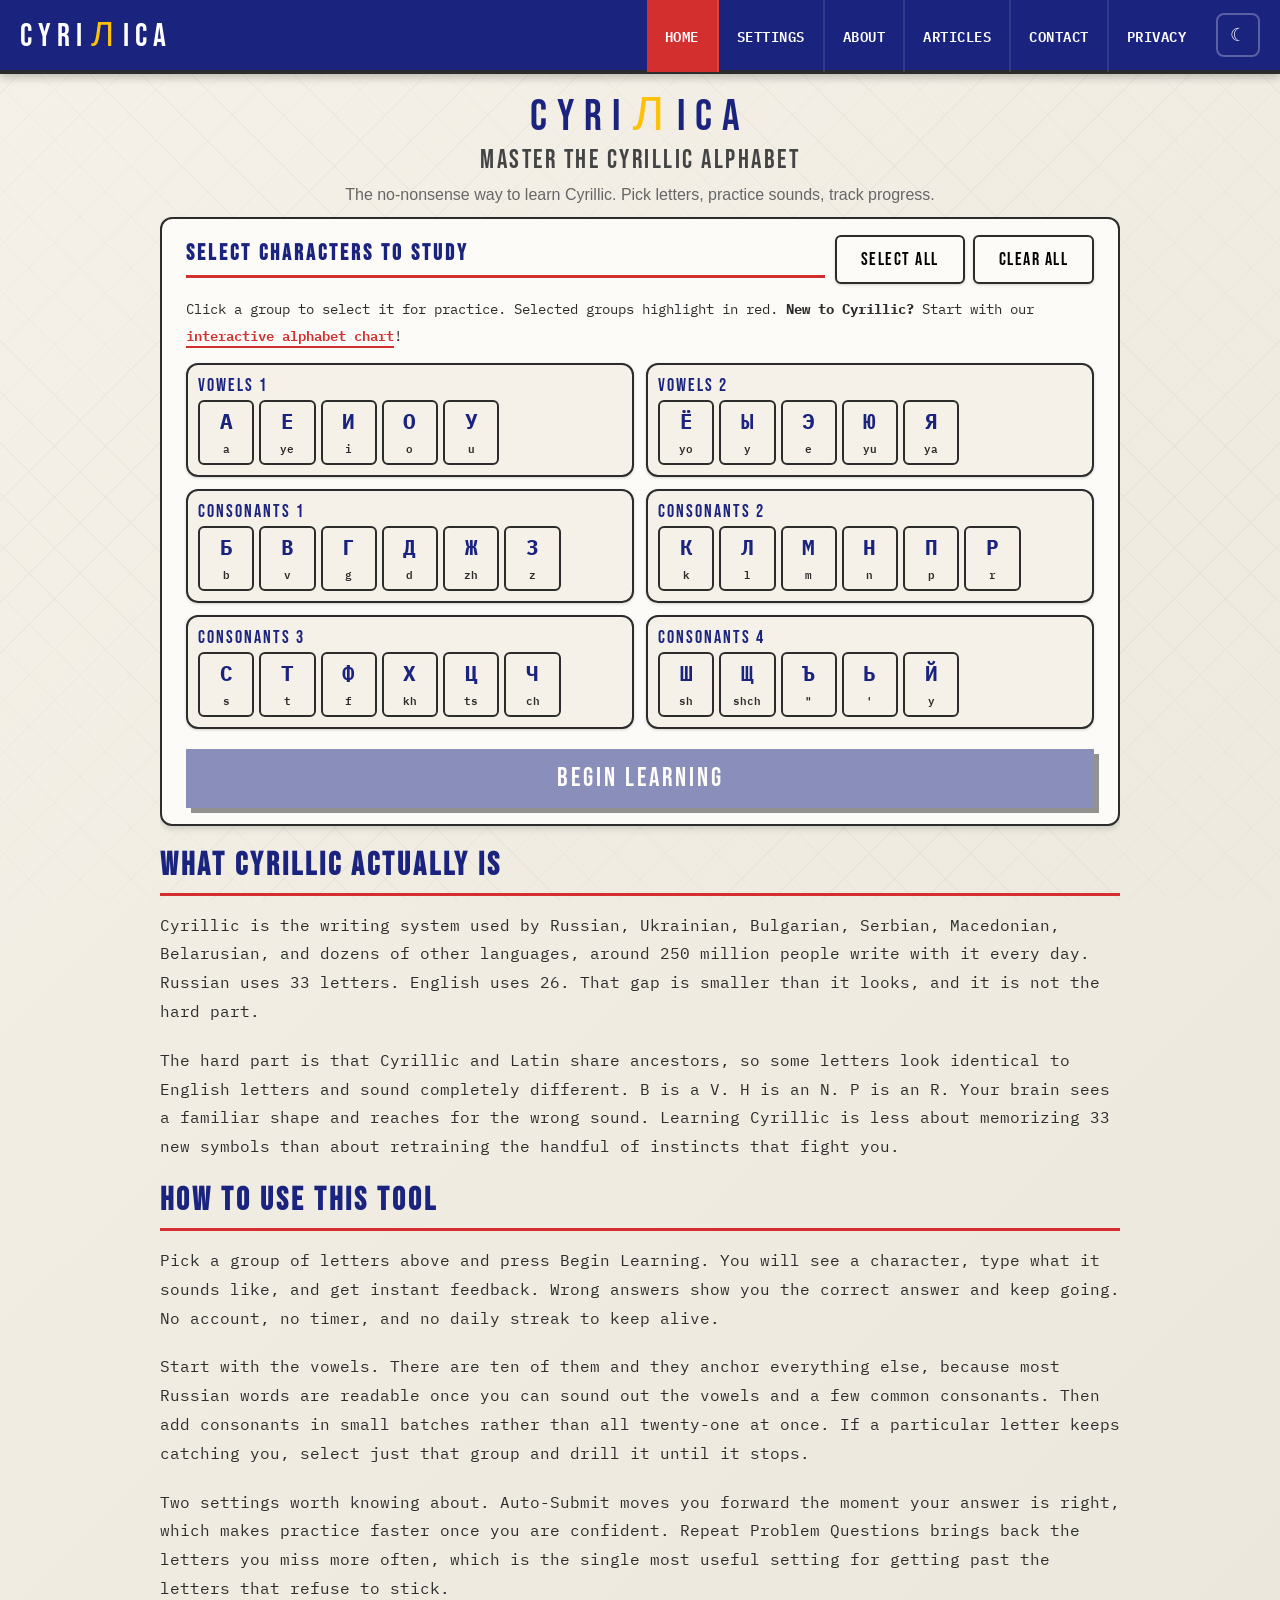
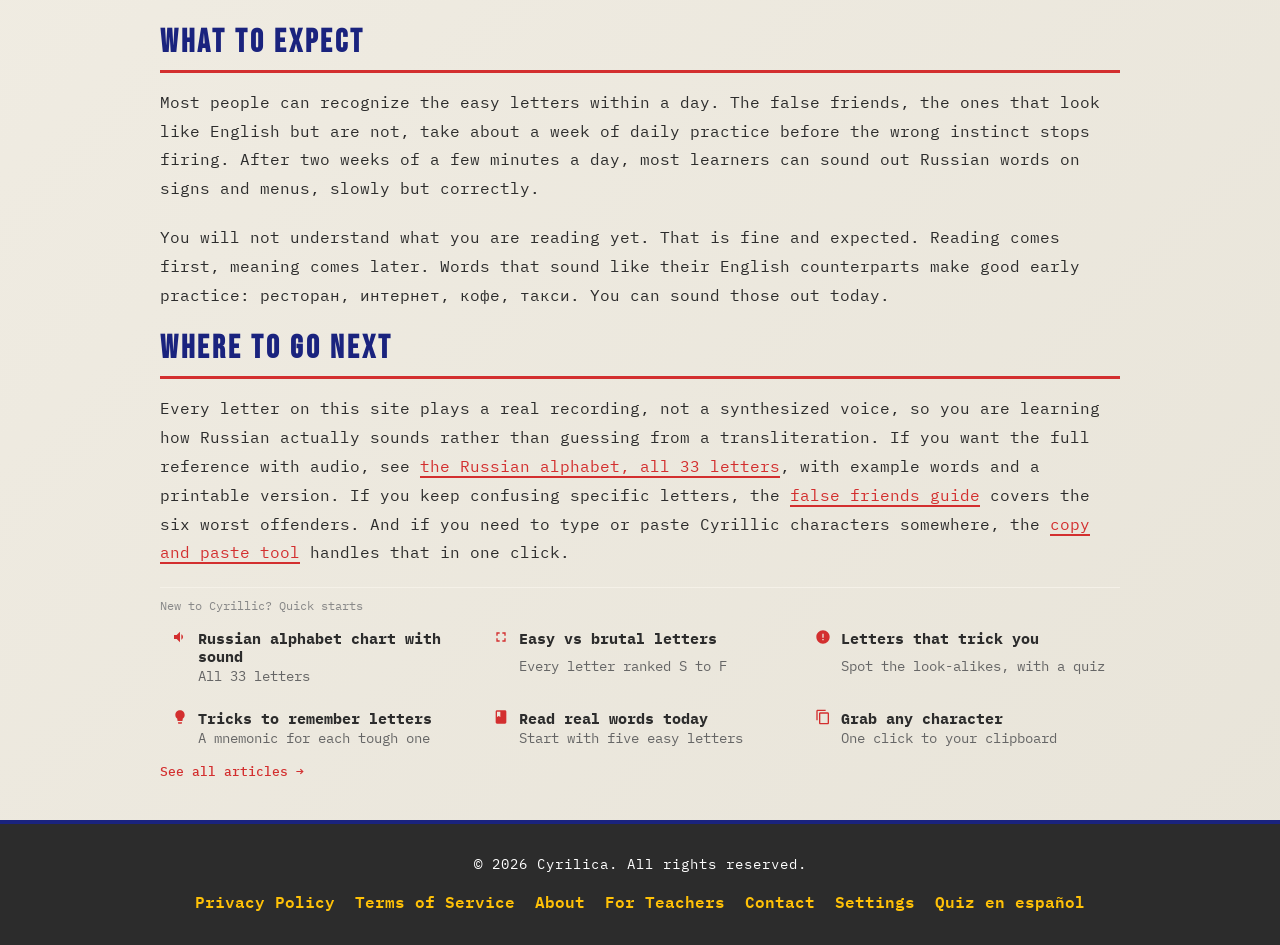
==== index.html @ f1237fc2 "Remove the AdSense tag Journey by Mediavine is exclusive for display ads, so the AdSense script and " ====
<!DOCTYPE html>
<html lang="en">
<head>
    <meta charset="UTF-8">
    <meta name="viewport" content="width=device-width, initial-scale=1.0">
    <title>Learn the Russian Alphabet Free — Cyrillic Tool | Cyrilica</title>

    <!-- SEO Meta Tags -->
    <meta name="description" content="Free interactive tool to learn the Russian alphabet. Practice all 33 Cyrillic letters with instant feedback, pronunciation audio, and progress tracking. No signup required.">
    <meta name="keywords" content="learn Cyrillic, Cyrillic alphabet, Russian alphabet, learn Russian letters, Cyrillic study, Ukrainian alphabet, Bulgarian alphabet, Serbian alphabet, learn Cyrillic online, free Cyrillic learning">
    <meta name="author" content="Cyrilica">
    <meta name="robots" content="index, follow">
    <link rel="canonical" href="https://cyrilica.com">
    <script>(function(){var c=document.querySelector('link[rel="canonical"]');if(c)c.href='https://cyrilica.com'+window.location.pathname.replace(/\/$/,'');})()</script>

    <!-- Open Graph / Facebook -->
    <meta property="og:type" content="website">
    <meta property="og:url" content="https://cyrilica.com/">
    <meta property="og:title" content="Learn the Russian Alphabet Free — Cyrillic Tool | Cyrilica">
    <meta property="og:description" content="Free interactive tool to learn the Russian alphabet. Practice all 33 Cyrillic letters with instant feedback, pronunciation audio, and progress tracking. No signup required.">
    <meta property="og:image" content="https://cyrilica.com/og-image.png">
    
    <!-- Twitter -->
    <meta property="twitter:card" content="summary_large_image">
    <meta property="twitter:url" content="https://cyrilica.com/">
    <meta property="twitter:title" content="Learn the Russian Alphabet Free — Cyrillic Tool | Cyrilica">
    <meta property="twitter:description" content="Free interactive tool to learn the Russian alphabet. Practice all 33 Cyrillic letters with instant feedback, pronunciation audio, and progress tracking. No signup required.">
    <meta property="twitter:image" content="https://cyrilica.com/og-image.png">
    
    <!-- Favicons -->
    <link rel="icon" type="image/svg+xml" href="/favicon.svg">
    <link rel="icon" type="image/x-icon" href="/favicon.ico">
    <link rel="icon" type="image/png" sizes="16x16" href="/favicon-16.png">
    <link rel="icon" type="image/png" sizes="32x32" href="/favicon-32.png">
    <link rel="icon" type="image/png" sizes="48x48" href="/favicon-48.png">
    <link rel="icon" type="image/png" sizes="192x192" href="/favicon-192.png">
    <link rel="apple-touch-icon" sizes="180x180" href="/favicon-180.png">
    <link rel="manifest" href="/site.webmanifest">

    <!-- Google tag (gtag.js) -->
    <script async src="https://www.googletagmanager.com/gtag/js?id=G-WZ9MYG6HGE"></script>
    <script>
        window.dataLayer = window.dataLayer || [];
        function gtag(){dataLayer.push(arguments);}
        gtag('js', new Date());
        gtag('config', 'G-WZ9MYG6HGE');
    </script>
    
    <link rel="preconnect" href="https://fonts.googleapis.com">
    <link rel="preconnect" href="https://fonts.gstatic.com" crossorigin>
    <link href="https://fonts.googleapis.com/css2?family=Bebas+Neue&family=IBM+Plex+Mono:wght@400;600&family=Merriweather:wght@300&display=swap" rel="stylesheet">
    <link rel="stylesheet" href="/css/styles.css">

    <!-- WebSite Schema for Sitelinks Search Box -->
    <script type="application/ld+json">
    {
        "@context": "https://schema.org",
        "@type": "WebSite",
        "name": "CyriЛica",
        "alternateName": "Cyrilica",
        "url": "https://cyrilica.com",
        "description": "Learn the Cyrillic alphabet interactively",
        "inLanguage": "en"
    }
    </script>

    <!-- Organization Schema -->
    <script type="application/ld+json">
    {
        "@context": "https://schema.org",
        "@type": "Organization",
        "name": "CyriЛica",
        "url": "https://cyrilica.com",
        "logo": "https://cyrilica.com/favicon.svg",
        "sameAs": [
            "https://github.com/malcolm15/cyrillic-learner"
        ],
        "contactPoint": {
            "@type": "ContactPoint",
            "email": "hello@cyrilica.com",
            "contactType": "customer support"
        }
    }
    </script>

    <!-- Font Awesome for social icons -->
    <link rel="stylesheet" href="https://cdnjs.cloudflare.com/ajax/libs/font-awesome/6.5.1/css/all.min.css" integrity="sha512-DTOQO9RWCH3ppGqcWaEA1BIZOC6xxalwEsw9c2QQeAIftl+Vegovlnee1c9QX4TctnWMn13TZye+giMm8e2LwA==" crossorigin="anonymous" referrerpolicy="no-referrer" media="print" onload="this.media='all'" />
</head>
<body>
    <script>
    // Theme, applied before any content is laid out, so a saved dark preference
    // never shows a flash of the light theme. This has to stay the first element
    // inside the opening body tag: document.body already exists at this point and
    // nothing has painted yet. Keep that tag spelled only once in this file,
    // because scripts/pre-render.js asserts exactly one occurrence of it.
    //
    // FOLLOW_SYSTEM_THEME decides what a visitor with no saved preference gets.
    // false is the behaviour the site has always had: no preference means light.
    // true hands the decision to the operating system setting. js/core.js reads
    // this same flag, so it is defined in exactly one place.
    window.FOLLOW_SYSTEM_THEME = false;
    (function () {
        try {
            var saved = localStorage.getItem('darkMode');
            var dark = saved === null
                ? (window.FOLLOW_SYSTEM_THEME &&
                   window.matchMedia('(prefers-color-scheme: dark)').matches)
                : saved === 'true';
            if (dark) document.body.classList.add('dark-mode');
        } catch (e) {
            // Storage blocked (private browsing): fall through to the light theme.
        }
        // The body element's style was already resolved as light before this ran,
        // so adding the class here would animate the 0.3s colour transition and
        // the page would visibly fade in from the light theme on every cold load.
        // Suppress transitions until the first frame has been painted.
        document.body.classList.add('theme-booting');
        requestAnimationFrame(function () {
            requestAnimationFrame(function () {
                document.body.classList.remove('theme-booting');
            });
        });
    })();
    // Spanish-first browsers see the homepage's "Practicar en español" link. It
    // is in the HTML for everyone and hidden by css/styles.css until this class
    // is on <html>, which happens here, before anything is laid out, so showing
    // it never shifts the page. Only the PRIMARY language counts: a secondary
    // Spanish preference does not. Nothing redirects. This script is part of
    // the template, so every emitted page carries it too, where it is harmless:
    // html.lang-es is used only by the .lang-suggest rule, and only the
    // homepage has that element. It sits after the theme script on purpose,
    // outside the part scripts/pre-render.js requires 404.html to match.
    (function () {
        try {
            var langs = navigator.languages;
            var primary = (langs && langs.length ? langs[0] : navigator.language) || '';
            if (/^es(-|$)/i.test(primary)) document.documentElement.classList.add('lang-es');
        } catch (e) {
            // No navigator language: the link simply stays hidden.
        }
    })();
    </script>
    <!-- Navigation -->
    <nav>
        <div class="nav-container">
            <a href="/" class="nav-logo notranslate" translate="no" onclick="navTo(event, 'home', null)">CYRI<span class="letter-l" lang="ru" onclick="if(!event.metaKey&&!event.ctrlKey&&!event.shiftKey) burstConfetti(event, this)">Л<span class="confetti-burst"></span></span>ICA</a>
            <ul class="nav-links" id="nav-links">
                <li><a href="/" class="active" onclick="navTo(event, 'home', null)">Home</a></li>
                <li><a href="/settings" onclick="navTo(event, 'settings', null)">Settings</a></li>
                <li><a href="/about" onclick="navTo(event, 'about', null)">About</a></li>
                <li><a href="/articles" onclick="navTo(event, 'articles', null)">Articles</a></li>
                <li><a href="/contact" onclick="navTo(event, 'contact', null)">Contact</a></li>
                <li><a href="/privacy" onclick="navTo(event, 'privacy', null)">Privacy</a></li>
            </ul>
            <button class="theme-toggle" id="theme-toggle" type="button" onclick="toggleTheme()" aria-label="Switch to the dark theme" aria-pressed="false"><span class="theme-toggle-icon" aria-hidden="true">☾</span></button>
            <button class="menu-toggle" type="button" onclick="toggleMenu()" aria-label="Menu" aria-controls="nav-links" aria-expanded="false">☰</button>
        </div>
    </nav>

        <div class="main-content">
            <div class="container">
                <!-- HOME PAGE -->
                <div id="home-page" class="page-content active">
                    <header>
                        <h1 class="sr-only">Learn the Russian &amp; Cyrillic Alphabet Free</h1>
                        <div class="logo-display notranslate" translate="no">CYRI<span class="letter-l" lang="ru" onclick="burstConfetti(event, this)">Л<span class="confetti-burst"></span></span>ICA</div>
                        <div class="subtitle">MASTER THE CYRILLIC ALPHABET</div>
                        <p class="site-description">The no-nonsense way to learn Cyrillic. Pick letters, practice sounds, track progress.</p>
                        <p class="lang-suggest"><a href="/es" hreflang="es" lang="es">Practicar en español</a></p>
                    </header>

                    <!-- Combined Character Reference & Selection -->
                    <div class="card char-reference">
                        <div class="selection-header">
                            <h2>Select Characters to Study</h2>
                            <div class="selection-controls">
                                <button class="btn btn-control" onclick="selectAllGroups()">Select All</button>
                                <button class="btn btn-control" onclick="clearAllGroups()">Clear All</button>
                            </div>
                        </div>
                        <p class="content-text" style="margin-bottom: 14px; font-size: 0.9rem;">Click a group to select it for practice. Selected groups highlight in red. <strong>New to Cyrillic?</strong> Start with our <a href="/articles/russian-alphabet-chart" onclick="navToArticle(event, 'russian-alphabet-chart')" class="reference-link">interactive alphabet chart</a>!</p>
                        <div id="reference-container">
                            <div class="reference-section" data-group="vowels_1">
                                <div class="section-title">Vowels 1</div>
                                <div class="reference-grid notranslate" translate="no">
                                    <div class="char-ref-item"><span class="char-ref-cyrillic">А</span><span class="char-ref-roman">a</span></div>
                                    <div class="char-ref-item"><span class="char-ref-cyrillic">Е</span><span class="char-ref-roman">ye</span></div>
                                    <div class="char-ref-item"><span class="char-ref-cyrillic">И</span><span class="char-ref-roman">i</span></div>
                                    <div class="char-ref-item"><span class="char-ref-cyrillic">О</span><span class="char-ref-roman">o</span></div>
                                    <div class="char-ref-item"><span class="char-ref-cyrillic">У</span><span class="char-ref-roman">u</span></div>
                                </div>
                            </div>
                            <div class="reference-section" data-group="vowels_2">
                                <div class="section-title">Vowels 2</div>
                                <div class="reference-grid notranslate" translate="no">
                                    <div class="char-ref-item"><span class="char-ref-cyrillic">Ё</span><span class="char-ref-roman">yo</span></div>
                                    <div class="char-ref-item"><span class="char-ref-cyrillic">Ы</span><span class="char-ref-roman">y</span></div>
                                    <div class="char-ref-item"><span class="char-ref-cyrillic">Э</span><span class="char-ref-roman">e</span></div>
                                    <div class="char-ref-item"><span class="char-ref-cyrillic">Ю</span><span class="char-ref-roman">yu</span></div>
                                    <div class="char-ref-item"><span class="char-ref-cyrillic">Я</span><span class="char-ref-roman">ya</span></div>
                                </div>
                            </div>
                            <div class="reference-section" data-group="consonants_1">
                                <div class="section-title">Consonants 1</div>
                                <div class="reference-grid notranslate" translate="no">
                                    <div class="char-ref-item"><span class="char-ref-cyrillic">Б</span><span class="char-ref-roman">b</span></div>
                                    <div class="char-ref-item"><span class="char-ref-cyrillic">В</span><span class="char-ref-roman">v</span></div>
                                    <div class="char-ref-item"><span class="char-ref-cyrillic">Г</span><span class="char-ref-roman">g</span></div>
                                    <div class="char-ref-item"><span class="char-ref-cyrillic">Д</span><span class="char-ref-roman">d</span></div>
                                    <div class="char-ref-item"><span class="char-ref-cyrillic">Ж</span><span class="char-ref-roman">zh</span></div>
                                    <div class="char-ref-item"><span class="char-ref-cyrillic">З</span><span class="char-ref-roman">z</span></div>
                                </div>
                            </div>
                            <div class="reference-section" data-group="consonants_2">
                                <div class="section-title">Consonants 2</div>
                                <div class="reference-grid notranslate" translate="no">
                                    <div class="char-ref-item"><span class="char-ref-cyrillic">К</span><span class="char-ref-roman">k</span></div>
                                    <div class="char-ref-item"><span class="char-ref-cyrillic">Л</span><span class="char-ref-roman">l</span></div>
                                    <div class="char-ref-item"><span class="char-ref-cyrillic">М</span><span class="char-ref-roman">m</span></div>
                                    <div class="char-ref-item"><span class="char-ref-cyrillic">Н</span><span class="char-ref-roman">n</span></div>
                                    <div class="char-ref-item"><span class="char-ref-cyrillic">П</span><span class="char-ref-roman">p</span></div>
                                    <div class="char-ref-item"><span class="char-ref-cyrillic">Р</span><span class="char-ref-roman">r</span></div>
                                </div>
                            </div>
                            <div class="reference-section" data-group="consonants_3">
                                <div class="section-title">Consonants 3</div>
                                <div class="reference-grid notranslate" translate="no">
                                    <div class="char-ref-item"><span class="char-ref-cyrillic">С</span><span class="char-ref-roman">s</span></div>
                                    <div class="char-ref-item"><span class="char-ref-cyrillic">Т</span><span class="char-ref-roman">t</span></div>
                                    <div class="char-ref-item"><span class="char-ref-cyrillic">Ф</span><span class="char-ref-roman">f</span></div>
                                    <div class="char-ref-item"><span class="char-ref-cyrillic">Х</span><span class="char-ref-roman">kh</span></div>
                                    <div class="char-ref-item"><span class="char-ref-cyrillic">Ц</span><span class="char-ref-roman">ts</span></div>
                                    <div class="char-ref-item"><span class="char-ref-cyrillic">Ч</span><span class="char-ref-roman">ch</span></div>
                                </div>
                            </div>
                            <div class="reference-section" data-group="consonants_4">
                                <div class="section-title">Consonants 4</div>
                                <div class="reference-grid notranslate" translate="no">
                                    <div class="char-ref-item"><span class="char-ref-cyrillic">Ш</span><span class="char-ref-roman">sh</span></div>
                                    <div class="char-ref-item"><span class="char-ref-cyrillic">Щ</span><span class="char-ref-roman">shch</span></div>
                                    <div class="char-ref-item"><span class="char-ref-cyrillic">Ъ</span><span class="char-ref-roman">"</span></div>
                                    <div class="char-ref-item"><span class="char-ref-cyrillic">Ь</span><span class="char-ref-roman">'</span></div>
                                    <div class="char-ref-item"><span class="char-ref-cyrillic">Й</span><span class="char-ref-roman">y</span></div>
                                </div>
                            </div>
                        </div>
                        <button class="start-btn" id="start-btn" disabled>Begin Learning</button>
                    </div>

                    <div id="quiz-container">
                        <div class="card">
                            <div class="quiz-header">
                                <div class="score" id="score">Score: 0/0</div>
                                <div class="progress" id="progress">Question 1</div>
                            </div>

                            <div class="character-display">
                                <span class="cyrillic-char notranslate" id="current-char" translate="no">А</span>
                                <span class="cyrillic-char cyrillic-char-lowercase notranslate" id="current-char-lower" translate="no" style="display: none;">а</span>
                                <button class="audio-btn" id="audio-btn" style="display: none;" title="Hear pronunciation" aria-label="Hear pronunciation">🔊</button>
                            </div>

                            <div class="input-section">
                                <label for="answer-input" class="sr-only">Type this letter in Latin letters</label>
                                <div class="input-wrapper">
                                    <input 
                                        type="text" 
                                        id="answer-input" 
                                        placeholder="Type romanization..."
                                        autocomplete="off"
                                        autocorrect="off"
                                        autocapitalize="none"
                                        spellcheck="false"
                                    />
                                    <button class="btn btn-submit" id="submit-btn" onclick="checkAnswer()">Submit</button>
                                </div>
                                <div class="feedback" id="feedback" aria-live="polite"></div>
                            </div>

                            <div class="action-buttons">
                                <button class="btn" id="skip-btn">Skip</button>
                                <button class="btn" id="reset-btn">Reset</button>
                                <button class="btn" id="home-btn">Home</button>
                                <button class="btn btn-settings" id="settings-btn" onclick="showPage('settings')">⚙️ Settings</button>
                            </div>

                            <div class="stats">
                                <div class="stat-item">
                                    <span class="stat-value" id="correct-count">0</span>
                                    <span class="stat-label">Correct</span>
                                </div>
                                <div class="stat-item">
                                    <span class="stat-value" id="incorrect-count">0</span>
                                    <span class="stat-label">Incorrect</span>
                                </div>
                                <div class="stat-item">
                                    <span class="stat-value" id="streak-count">0</span>
                                    <span class="stat-label">Streak</span>
                                </div>
                            </div>
                        </div>
                    </div>

                    <!-- Homepage orientation prose -->
                    <h2>What Cyrillic actually is</h2>

                    <div class="content-text">
                        <p>Cyrillic is the writing system used by Russian, Ukrainian, Bulgarian, Serbian, Macedonian, Belarusian, and dozens of other languages, around 250 million people write with it every day. Russian uses 33 letters. English uses 26. That gap is smaller than it looks, and it is not the hard part.</p>
                    </div>

                    <div class="content-text">
                        <p>The hard part is that Cyrillic and Latin share ancestors, so some letters look identical to English letters and sound completely different. В is a V. Н is an N. Р is an R. Your brain sees a familiar shape and reaches for the wrong sound. Learning Cyrillic is less about memorizing 33 new symbols than about retraining the handful of instincts that fight you.</p>
                    </div>

                    <h2>How to use this tool</h2>

                    <div class="content-text">
                        <p>Pick a group of letters above and press Begin Learning. You will see a character, type what it sounds like, and get instant feedback. Wrong answers show you the correct answer and keep going. No account, no timer, and no daily streak to keep alive.</p>
                    </div>

                    <div class="content-text">
                        <p>Start with the vowels. There are ten of them and they anchor everything else, because most Russian words are readable once you can sound out the vowels and a few common consonants. Then add consonants in small batches rather than all twenty-one at once. If a particular letter keeps catching you, select just that group and drill it until it stops.</p>
                    </div>

                    <div class="content-text">
                        <p>Two settings worth knowing about. Auto-Submit moves you forward the moment your answer is right, which makes practice faster once you are confident. Repeat Problem Questions brings back the letters you miss more often, which is the single most useful setting for getting past the letters that refuse to stick.</p>
                    </div>

                    <h2>What to expect</h2>

                    <div class="content-text">
                        <p>Most people can recognize the easy letters within a day. The false friends, the ones that look like English but are not, take about a week of daily practice before the wrong instinct stops firing. After two weeks of a few minutes a day, most learners can sound out Russian words on signs and menus, slowly but correctly.</p>
                    </div>

                    <div class="content-text">
                        <p>You will not understand what you are reading yet. That is fine and expected. Reading comes first, meaning comes later. Words that sound like their English counterparts make good early practice: ресторан, интернет, кофе, такси. You can sound those out today.</p>
                    </div>

                    <h2>Where to go next</h2>

                    <div class="content-text">
                        <p>Every letter on this site plays a real recording, not a synthesized voice, so you are learning how Russian actually sounds rather than guessing from a transliteration. If you want the full reference with audio, see <a href="/articles/russian-alphabet-chart" onclick="navToArticle(event, 'russian-alphabet-chart')">the Russian alphabet, all 33 letters</a>, with example words and a printable version. If you keep confusing specific letters, the <a href="/articles/false-friends" onclick="navToArticle(event, 'false-friends')">false friends guide</a> covers the six worst offenders. And if you need to type or paste Cyrillic characters somewhere, the <a href="/articles/cyrillic-copy-paste" onclick="navToArticle(event, 'cyrillic-copy-paste')">copy and paste tool</a> handles that in one click.</p>
                    </div>

                    <!-- Quick-start strip -->
                    <div class="quick-start-strip">
                        <p class="quick-start-label">New to Cyrillic? Quick starts</p>
                        <div class="quick-start-grid">
                            <a class="quick-start-item" href="/articles/russian-alphabet-chart" onclick="navToArticle(event, 'russian-alphabet-chart')">
                                <svg class="quick-start-icon" viewBox="0 0 24 24" fill="currentColor" aria-hidden="true"><path d="M3 9v6h4l5 5V4L7 9H3zm13.5 3c0-1.77-1.02-3.29-2.5-4.03v8.05c1.48-.73 2.5-2.25 2.5-4.02z"/></svg>
                                <span class="quick-start-name">Russian alphabet chart with sound</span>
                                <span class="quick-start-payoff">All 33 letters</span>
                            </a>
                            <a class="quick-start-item" href="/articles/cyrillic-tier-list" onclick="navToArticle(event, 'cyrillic-tier-list')">
                                <svg class="quick-start-icon" viewBox="0 0 24 24" fill="currentColor" aria-hidden="true"><path d="M7 14H5v5h5v-2H7v-3zm-2-4h2V7h3V5H5v5zm12 7h-3v2h5v-5h-2v3zM14 5v2h3v3h2V5h-5z"/></svg>
                                <span class="quick-start-name">Easy vs brutal letters</span>
                                <span class="quick-start-payoff">Every letter ranked S to F</span>
                            </a>
                            <a class="quick-start-item" href="/articles/false-friends" onclick="navToArticle(event, 'false-friends')">
                                <svg class="quick-start-icon" viewBox="0 0 24 24" fill="currentColor" aria-hidden="true"><path d="M12 2C6.48 2 2 6.48 2 12s4.48 10 10 10 10-4.48 10-10S17.52 2 12 2zm1 15h-2v-2h2v2zm0-4h-2V7h2v6z"/></svg>
                                <span class="quick-start-name">Letters that trick you</span>
                                <span class="quick-start-payoff">Spot the look-alikes, with a quiz</span>
                            </a>
                            <a class="quick-start-item" href="/articles/memory-tricks" onclick="navToArticle(event, 'memory-tricks')">
                                <svg class="quick-start-icon" viewBox="0 0 24 24" fill="currentColor" aria-hidden="true"><path d="M9 21c0 .55.45 1 1 1h4c.55 0 1-.45 1-1v-1H9v1zm3-19C8.14 2 5 5.14 5 9c0 2.38 1.19 4.47 3 5.74V17c0 .55.45 1 1 1h6c.55 0 1-.45 1-1v-2.26c1.81-1.27 3-3.36 3-5.74 0-3.86-3.14-7-7-7z"/></svg>
                                <span class="quick-start-name">Tricks to remember letters</span>
                                <span class="quick-start-payoff">A mnemonic for each tough one</span>
                            </a>
                            <a class="quick-start-item" href="/articles/easy-russian-words" onclick="navToArticle(event, 'easy-russian-words')">
                                <svg class="quick-start-icon" viewBox="0 0 24 24" fill="currentColor" aria-hidden="true"><path d="M18 2H6c-1.1 0-2 .9-2 2v16c0 1.1.9 2 2 2h12c1.1 0 2-.9 2-2V4c0-1.1-.9-2-2-2zM6 4h5v8l-2.5-1.5L6 12V4z"/></svg>
                                <span class="quick-start-name">Read real words today</span>
                                <span class="quick-start-payoff">Start with five easy letters</span>
                            </a>
                            <a class="quick-start-item" href="/articles/cyrillic-copy-paste" onclick="navToArticle(event, 'cyrillic-copy-paste')">
                                <svg class="quick-start-icon" viewBox="0 0 24 24" fill="currentColor" aria-hidden="true"><path d="M16 1H4c-1.1 0-2 .9-2 2v14h2V3h12V1zm3 4H8c-1.1 0-2 .9-2 2v14c0 1.1.9 2 2 2h11c1.1 0 2-.9 2-2V7c0-1.1-.9-2-2-2zm0 16H8V7h11v14z"/></svg>
                                <span class="quick-start-name">Grab any character</span>
                                <span class="quick-start-payoff">One click to your clipboard</span>
                            </a>
                        </div>
                        <a href="/articles" class="quick-start-all" onclick="navTo(event, 'articles', null)">See all articles →</a>
                    </div>
                </div>

                <!-- ARTICLES PAGE -->
                <div id="articles-page" class="page-content">
                    <!-- Articles Index -->
                    <div id="articles-index" class="articles-view active">
                        <div class="card">
                            <h2>Articles</h2>
                            <p class="content-text" style="margin-bottom: 30px;">Learn more about the Cyrillic alphabet, tips for memorization, and language learning strategies.</p>
                            
                            <div class="articles-list">
                                <!-- Category 1: Getting Started -->
                                <div class="article-category">
                                    <div class="article-category-header">
                                        
                                        <span>Getting Started</span>
                                    </div>
                                    <div class="article-category-desc">For complete beginners - your learning foundation</div>
                                    
                                    <a class="article-item" href="/articles/getting-started" onclick="navTo(event, null, 'getting-started')">
                                        <div class="article-item-content">
                                            <h3>Getting Started with Cyrillic</h3>
                                            <p>A beginner's guide to learning the Cyrillic alphabet efficiently.</p>
                                        </div>
                                    </a>

                                    <a class="article-item" href="/articles/common-mistakes" onclick="navTo(event, null, 'common-mistakes')">
                                        <div class="article-item-content">
                                            <h3>5 Common Mistakes When Learning Cyrillic</h3>
                                            <p>Avoid these pitfalls and accelerate your learning journey.</p>
                                        </div>
                                    </a>

                                    <a class="article-item" href="/articles/memory-tricks" onclick="navTo(event, null, 'memory-tricks')">
                                        <div class="article-item-content">
                                            <h3>Memory Tricks for Confusing Letters</h3>
                                            <p>Never confuse Н, Р, В, and other tricky characters again.</p>
                                        </div>
                                    </a>

                                    <a class="article-item" href="/articles/cyrillic-tier-list" onclick="navTo(event, null, 'cyrillic-tier-list')">
                                        <div class="article-item-content">
                                            <h3>Cyrillic Alphabet Tier List: Ranking Letters by Difficulty</h3>
                                            <p>From S-tier (easy) to F-tier (nightmare) - every letter ranked for learners.</p>
                                        </div>
                                    </a>

                                    <a class="article-item" href="/articles/false-friends" onclick="navTo(event, null, 'false-friends')">
                                        <div class="article-item-content">
                                            <h3>False Friends: Cyrillic Letters That Fool English Speakers</h3>
                                            <p>Master the six letters that look familiar but sound completely different.</p>
                                        </div>
                                    </a>

                                    <a class="article-item" href="/articles/first-25-words" onclick="navTo(event, null, 'first-25-words')">
                                        <div class="article-item-content">
                                            <h3>Reading Practice: Your First 25 Russian Words</h3>
                                            <p>Start reading real Russian words using what you've learned.</p>
                                        </div>
                                    </a>

                                    <a class="article-item" href="/articles/easy-russian-words" onclick="navTo(event, null, 'easy-russian-words')">
                                        <div class="article-item-content">
                                            <h3>Common Russian Words Using Only Easy Letters</h3>
                                            <p>Read real Russian words today using just 5-9 simple letters.</p>
                                        </div>
                                    </a>
                                </div>
                                
                                <!-- Category 2: Alphabet Variants -->
                                <div class="article-category">
                                    <div class="article-category-header">
                                        
                                        <span>Alphabet Variants</span>
                                    </div>
                                    <div class="article-category-desc">Exploring Cyrillic across different languages</div>
                                    
                                    <a class="article-item" href="/articles/ukrainian-alphabet" onclick="navTo(event, null, 'ukrainian-alphabet')">
                                        <div class="article-item-content">
                                            <h3>Ukrainian Cyrillic: The Alphabet That Sets Ukrainian Apart</h3>
                                            <p>The 4 Ukrainian letters Russian doesn't have (Ґ, Є, І, Ї) and how they work.</p>
                                        </div>
                                    </a>

                                    <a class="article-item" href="/articles/serbian-cyrillic-vs-latin" onclick="navTo(event, null, 'serbian-cyrillic-vs-latin')">
                                        <div class="article-item-content">
                                            <h3>Serbian: Cyrillic vs Latin Scripts</h3>
                                            <p>Understanding Serbia's dual-alphabet system.</p>
                                        </div>
                                    </a>

                                    <a class="article-item" href="/articles/belarusian-alphabet" onclick="navTo(event, null, 'belarusian-alphabet')">
                                        <div class="article-item-content">
                                            <h3>Belarusian Alphabet Guide: 32 Letters of Eastern Europe</h3>
                                            <p>Discover the unique Ў letter and Belarus's distinct Cyrillic system.</p>
                                        </div>
                                    </a>

                                    <a class="article-item" href="/articles/bulgarian-alphabet" onclick="navTo(event, null, 'bulgarian-alphabet')">
                                        <div class="article-item-content">
                                            <h3>Bulgarian Alphabet: The Cyrillic That Started It All</h3>
                                            <p>30 letters, a vowel that Russian treats as silent, and the script's true birthplace.</p>
                                        </div>
                                    </a>

                                    <a class="article-item" href="/articles/montenegrin-alphabet" onclick="navTo(event, null, 'montenegrin-alphabet')">
                                        <div class="article-item-content">
                                            <h3>Montenegrin Alphabet: The Newest Cyrillic (2009)</h3>
                                            <p>Meet С́ and З́ - the newest letters added to Cyrillic in the 21st century.</p>
                                        </div>
                                    </a>
                                    <a class="article-item" href="/articles/cyrillic-letters-not-in-russian" onclick="navTo(event, null, 'cyrillic-letters-not-in-russian')">
                                        <div class="article-item-content">
                                            <h3>The Cyrillic Letters That Don't Exist in Russian</h3>
                                            <p>Every common Cyrillic letter that Russian doesn't have, from Ukrainian and Belarusian to Serbian and Macedonian, with sounds and where you'll see them.</p>
                                        </div>
                                    </a>
                                </div>

                                <!-- Category 3: History & Culture -->
                                <div class="article-category">
                                    <div class="article-category-header">
                                        
                                        <span>History & Culture</span>
                                    </div>
                                    <div class="article-category-desc">Deep dives into Cyrillic's fascinating past</div>
                                    
                                    <a class="article-item" href="/articles/history-of-cyrillic" onclick="navTo(event, null, 'history-of-cyrillic')">
                                        <div class="article-item-content">
                                            <h3>The History of the Cyrillic Alphabet</h3>
                                            <p>1,150 years from Saints Cyril and Methodius to today.</p>
                                        </div>
                                    </a>

                                    <a class="article-item" href="/articles/lost-letters" onclick="navTo(event, null, 'lost-letters')">
                                        <div class="article-item-content">
                                            <h3>The Lost Letters of Cyrillic: A Journey Through Extinct Characters</h3>
                                            <p>Discover the 100+ letters that have vanished from Cyrillic over 1,150 years.</p>
                                        </div>
                                    </a>

                                    <a class="article-item" href="/articles/glagolitic" onclick="navTo(event, null, 'glagolitic')">
                                        <div class="article-item-content">
                                            <h3>Glagolitic: The Mysterious Alphabet Before Cyrillic</h3>
                                            <p>The strange, ornate alphabet that predates Cyrillic by decades.</p>
                                        </div>
                                    </a>

                                    <a class="article-item" href="/articles/cyrillic-names-europe" onclick="navTo(event, null, 'cyrillic-names-europe')">
                                        <div class="article-item-content">
                                            <h3>What is Cyrillic Called in Different European Languages?</h3>
                                            <p>From Kirillitsa to Kyrillisches Alphabet - how Europe names Cyrillic.</p>
                                        </div>
                                    </a>

                                    <a class="article-item" href="/articles/backwards-r-myth" onclick="navTo(event, null, 'backwards-r-myth')">
                                        <div class="article-item-content">
                                            <h3>Backwards R (Я): The Russian Letter Ya, Not an R</h3>
                                            <p>What Я really says, how to copy it, and how to spot faux Cyrillic.</p>
                                        </div>
                                    </a>

                                    <a class="article-item" href="/articles/kazakhstan-latin-transition" onclick="navTo(event, null, 'kazakhstan-latin-transition')">
                                        <div class="article-item-content">
                                            <h3>Kazakhstan's Alphabet Transition: From Cyrillic to Latin by 2031</h3>
                                            <p>One of the most ambitious alphabet reforms of the 21st century.</p>
                                        </div>
                                    </a>

                                    <a class="article-item" href="/articles/latin-vs-cyrillic-slavic" onclick="navTo(event, null, 'latin-vs-cyrillic-slavic')">
                                        <div class="article-item-content">
                                            <h3>Why Some Slavic Countries Use Latin Instead of Cyrillic</h3>
                                            <p>The Great Schism's thousand-year impact on Slavic alphabets.</p>
                                        </div>
                                    </a>

                                    <a class="article-item" href="/articles/cyrillic-vs-greek" onclick="navTo(event, null, 'cyrillic-vs-greek')">
                                        <div class="article-item-content">
                                            <h3>Cyrillic vs Greek Alphabet: How They Compare</h3>
                                            <p>Side-by-side comparison of shared letters, false friends, and what each alphabet added on its own.</p>
                                        </div>
                                    </a>

                                    <a class="article-item" href="/articles/letter-yo-story" onclick="navTo(event, null, 'letter-yo-story')">
                                        <div class="article-item-content">
                                            <h3>The Story of Ё: Russia's Most Controversial Letter</h3>
                                            <p>A 240-year argument over a single vowel — with monuments, decrees, and court cases to match.</p>
                                        </div>
                                    </a>
                                </div>
                                
                                <!-- Category 4: Learning Tools & Resources -->
                                <div class="article-category">
                                    <div class="article-category-header">
                                        
                                        <span>Learning Tools & Resources</span>
                                    </div>
                                    <div class="article-category-desc">Practical guides for mastering Cyrillic</div>
                                    
                                    <a class="article-item" href="/articles/cyrillic-copy-paste" onclick="navTo(event, null, 'cyrillic-copy-paste')">
                                        <div class="article-item-content">
                                            <h3>Russian and Cyrillic Alphabet Copy and Paste</h3>
                                            <p>One-click copying for all Cyrillic letters - perfect for quick use.</p>
                                        </div>
                                    </a>

                                    <a class="article-item" href="/articles/how-to-type-cyrillic" onclick="navTo(event, null, 'how-to-type-cyrillic')">
                                        <div class="article-item-content">
                                            <h3>How to Type Cyrillic on Any Device</h3>
                                            <p>Complete setup guide for Windows, Mac, iPhone, iPad, and Android.</p>
                                        </div>
                                    </a>

                                    <a class="article-item" href="/articles/russian-alphabet-chart" onclick="navTo(event, null, 'russian-alphabet-chart')">
                                        <div class="article-item-content">
                                            <h3>Russian Alphabet Chart: All 33 Letters with Pronunciation</h3>
                                            <p>Interactive chart with audio pronunciation, filters, and color coding that shows what makes each letter tricky.</p>
                                        </div>
                                    </a>

                                    <a class="article-item" href="/articles/practice-writing-cyrillic" onclick="navTo(event, null, 'practice-writing-cyrillic')">
                                        <div class="article-item-content">
                                            <h3>How to Practice Writing Cyrillic by Hand</h3>
                                            <p>Stroke order, cursive challenges, and daily practice routines.</p>
                                        </div>
                                    </a>

                                    <a class="article-item" href="/articles/russian-cursive" onclick="navTo(event, null, 'russian-cursive')">
                                        <div class="article-item-content">
                                            <h3>Russian Cursive Alphabet: Chart and Worksheets</h3>
                                            <p>The full handwritten alphabet in one chart, letters you can watch being written, and free printable worksheets.</p>
                                        </div>
                                    </a>

                                    <a class="article-item" href="/articles/cyrillic-learning-resources" onclick="navTo(event, null, 'cyrillic-learning-resources')">
                                        <div class="article-item-content">
                                            <h3>Best Resources for Learning Cyrillic</h3>
                                            <p>Top apps, websites, and tools to accelerate your learning.</p>
                                        </div>
                                    </a>
                                </div>
                            </div>

                                </div>
                            </div>
                        </div>
                    </div>
                    
                    <!-- Individual Article View (hidden by default) -->
                    <div id="article-view" class="articles-view" style="display: none;">
                        <div class="card">
                            <div class="article-header">
                                <h2 id="article-title"></h2>
                                <a class="article-back-btn" href="/articles" onclick="backToArticles(event)" title="Back to Articles">← Back</a>
                            </div>
                            
                            <div class="article-content content-text" id="article-content">
                                <!-- Article content loaded here -->
                            </div>
                            
                            <!-- Interactive Tool CTA Banner -->
                            <div class="tool-cta-banner">
                                <div class="tool-cta-content">
                                    <p><strong>Cyrilica is a free interactive learning tool</strong> that thousands use to master the Cyrillic alphabet. Select your character groups, practice with instant feedback, and build your skills one letter at a time.</p>
                                    <a class="btn tool-cta-btn" href="/" onclick="goHome(event)">
                                        <span style="margin-right: 8px;">🎯</span> Give it a try
                                    </a>
                                </div>
                            </div>
                            
                            <!-- Related Articles Section -->
                            <div class="related-articles" id="related-articles-section" style="display: none;">
                                <h3 class="related-articles-title">Related Articles</h3>
                                <div class="related-articles-grid" id="related-articles-grid">
                                    <!-- Related articles loaded here by JavaScript -->
                                </div>
                            </div>
                            
                            <div class="article-navigation">
                                <a class="btn nav-btn" id="prev-article" onclick="navigateArticle(event, 'prev')">
                                    <span class="nav-direction">← PREVIOUS</span>
                                    <span class="nav-title" id="prev-article-title"></span>
                                </a>
                                <a class="btn back-to-articles" href="/articles" onclick="backToArticles(event)">Back to Articles</a>
                                <a class="btn nav-btn" id="next-article" onclick="navigateArticle(event, 'next')">
                                    <span class="nav-direction">NEXT →</span>
                                    <span class="nav-title" id="next-article-title"></span>
                                </a>
                            </div>
                        </div>
                    </div>
                </div>

                <!-- ABOUT PAGE -->
                <div id="about-page" class="page-content">
                    <div class="card">
                        <h2>About Cyrilica</h2>
                        
                        <div class="content-text">
                            <p>Cyrilica is a simple, no-nonsense tool for learning the Cyrillic alphabet. You pick which letters you want to practice, the app shows you a character, you type what it sounds like, and you get instant feedback. That's it. No fluff, no subscriptions, no annoying popups asking you to upgrade.</p>
                        </div>

                        <h3>Why Cyrillic?</h3>
                        <div class="content-text">
                            <p>The Cyrillic script is used by over 250 million people worldwide. It's the writing system for Russian, Ukrainian, Bulgarian, Serbian, and many other languages. Once you get past the initial "these letters look weird" phase, it's actually pretty logical and consistent.</p>
                        </div>

                        <div class="content-text">
                            <p>Plus, there's something really satisfying about being able to read signs and menus in a whole new script. It feels like unlocking a secret code.</p>
                        </div>

                        <h3>How It Works</h3>
                        <div class="content-text">
                            <p>The concept is dead simple: choose which character groups you want to study (vowels, consonants, whatever), click "Begin Learning," and start typing. The app will randomly quiz you on those characters. Get it right, your streak goes up. Get it wrong, you see the correct answer and keep going.</p>
                        </div>

                        <div class="content-text">
                            <p>There's no complicated spaced repetition algorithm or points system. Just you, the letters, and honest practice. Sometimes the simplest approach is the best one.</p>
                        </div>

                        <h3>Keep Practicing</h3>
                        <div class="content-text">
                            <p>Learning an alphabet takes repetition. Don't get discouraged if some letters don't stick right away (looking at you, Ы and Щ). Just keep at it, practice a little bit every day, and before you know it, you'll be reading Cyrillic like it's second nature.</p>
                        </div>

                        <div class="content-text">
                            <p>Good luck with your learning, and thanks for using Cyrilica!</p>
                        </div>

                        <h3>Who made this</h3>
                        <div class="content-text">
                            <p>I'm Malcolm Konner, a program manager. I started learning Russian and couldn't find the tool I actually wanted, something that would just teach the alphabet, cleanly, without pushing me into grammar and vocabulary before I could even read the letters.</p>
                        </div>

                        <div class="content-text">
                            <p>So I built it. I spent years in QA and support before moving into program management, which mostly means I am hard to please about small things: whether the audio sounds right, whether a button does what you expect, whether it works properly on your phone. That instinct shaped Cyrilica. The goal was a focused way to drill the 33 letters until reading them feels automatic, with real recorded pronunciation rather than a robotic voice or a guess from transliteration, and nothing in the way.</p>
                        </div>

                        <div class="content-text">
                            <p>I am genuinely proud of how far it has come. What started as a personal learning tool is now used by learners around the world and, increasingly, by teachers pointing students at a clean first step. That was never the plan, and it is the best kind of surprise.</p>
                        </div>

                        <div class="content-text">
                            <p>If you teach Russian, there is a short guide to <a href="/teachers">using Cyrilica in a classroom</a>.</p>
                        </div>

                        <div class="content-text">
                            <p>Cyrilica stays deliberately narrow. It teaches the script, not the language, because there are already excellent resources for grammar and vocabulary, and there was a real gap for the alphabet itself. It is free, with no account and nothing to buy.</p>
                        </div>

                        <div class="content-text">
                            <p>If you spot an error, especially on pronunciation or the handwriting forms, please get in touch. Corrections from native speakers are genuinely welcome, and the site gets better every time someone sends one.</p>
                        </div>
                    </div>
                </div>

                <!-- SETTINGS PAGE -->
                <div id="settings-page" class="page-content">
                    <div class="card">
                        <h2>Settings</h2>
                        
                        <div class="settings-section">
                            <h3 class="settings-section-title">Quiz Settings</h3>
                            
                            <div class="setting-item">
                                <div class="setting-info">
                                    <div class="setting-label" id="lowercase-label">Include Lowercase</div>
                                    <div class="setting-desc">Show lowercase letters alongside uppercase during quizzes</div>
                                </div>
                                <label class="toggle-switch">
                                    <input type="checkbox" id="lowercase-toggle" onchange="toggleLowercase()" aria-labelledby="lowercase-label">
                                    <span class="toggle-slider"></span>
                                </label>
                            </div>

                            <div class="setting-item">
                                <div class="setting-info">
                                    <div class="setting-label" id="autosubmit-label">Auto-Submit</div>
                                    <div class="setting-desc">Answer is submitted automatically when correct</div>
                                </div>
                                <label class="toggle-switch">
                                    <input type="checkbox" id="autosubmit-toggle" onchange="toggleAutoSubmit()" aria-labelledby="autosubmit-label">
                                    <span class="toggle-slider"></span>
                                </label>
                            </div>

                            <div class="setting-item">
                                <div class="setting-info">
                                    <div class="setting-label" id="continuous-label">Continuous Play</div>
                                    <div class="setting-desc">Score persists when starting a new session</div>
                                </div>
                                <label class="toggle-switch">
                                    <input type="checkbox" id="continuous-toggle" onchange="toggleContinuous()" aria-labelledby="continuous-label">
                                    <span class="toggle-slider"></span>
                                </label>
                            </div>

                            <div class="setting-item">
                                <div class="setting-info">
                                    <div class="setting-label" id="repeat-label">Repeat Problem Questions</div>
                                    <div class="setting-desc">Characters you get wrong appear more frequently</div>
                                </div>
                                <label class="toggle-switch">
                                    <input type="checkbox" id="repeat-toggle" onchange="toggleRepeat()" aria-labelledby="repeat-label">
                                    <span class="toggle-slider"></span>
                                </label>
                            </div>

                            <div class="setting-item">
                                <div class="setting-info">
                                    <div class="setting-label" id="autoaudio-label">Auto-play Audio</div>
                                    <div class="setting-desc">Plays pronunciation automatically on correct answers</div>
                                </div>
                                <label class="toggle-switch">
                                    <input type="checkbox" id="autoaudio-toggle" onchange="toggleAutoAudio()" aria-labelledby="autoaudio-label">
                                    <span class="toggle-slider"></span>
                                </label>
                            </div>
                        </div>

                        <div class="settings-section">
                            <h3 class="settings-section-title">Appearance</h3>
                            
                            <div class="setting-item">
                                <div class="setting-info">
                                    <div class="setting-label" id="darkmode-label">Dark Mode</div>
                                    <div class="setting-desc">A dark theme that's easier on the eyes in low light.</div>
                                </div>
                                <label class="toggle-switch">
                                    <input type="checkbox" id="darkmode-toggle" onchange="toggleDarkMode()" aria-labelledby="darkmode-label">
                                    <span class="toggle-slider"></span>
                                </label>
                            </div>
                        </div>

                        <div class="settings-tip">
                            💡 <strong>Tip:</strong> Enable Auto-Submit for faster practice, or keep it off if you prefer to review your answer before submitting.
                        </div>

                        <button class="start-btn" id="resume-btn" onclick="resumeLearning()">Resume Learning</button>
                    </div>
                </div>

                <!-- CONTACT PAGE -->
                <div id="contact-page" class="page-content">
                    <div class="card">
                        <h2>Contact</h2>
                        
                        <div class="content-text">
                            <p>Have feedback, found a bug, or have suggestions for improving CyriЛica? I'd love to hear from you!</p>
                        </div>

                        <h3>Get in Touch</h3>
                        <div class="content-text">
                            <p>Email me at: <a href="mailto:hello@cyrilica.com">hello@cyrilica.com</a></p>
                        </div>

                        <div class="content-text">
                            <p>This is a small, personal project built by a language learner for language learners. Your feedback helps make it better for everyone.</p>
                        </div>

                        <h3>What to Report</h3>
                        <div class="content-text">
                            <p><strong>Bug reports:</strong> If something isn't working as expected, let me know! Include details like what browser you're using and what happened.</p>
                        </div>

                        <div class="content-text">
                            <p><strong>Feature requests:</strong> Have an idea for a new feature? I'm always open to suggestions that would make learning easier.</p>
                        </div>

                        <div class="content-text">
                            <p><strong>General feedback:</strong> Enjoying the site? Having trouble with something? Just want to say hi? Drop me a line!</p>
                        </div>

                        <h3>Response Time</h3>
                        <div class="content-text">
                            <p>I'll do my best to respond within a few days. Thanks for your patience, this is a side project, but I genuinely appreciate hearing from users.</p>
                        </div>

                        <div class="content-text">
                            <p>Happy learning! 🎓</p>
                        </div>
                    </div>
                </div>

                <!-- PRIVACY PAGE -->
                <div id="privacy-page" class="page-content">
                    <div class="card">
                        <h2>Privacy Policy</h2>
                        
                        <div class="content-text">
                            <p><strong>Last updated: June 18, 2026</strong></p>
                        </div>

                        <div class="content-text">
                            <p>Cyrilica is a simple learning tool, and we want to be completely transparent about what data is collected when you use this site.</p>
                        </div>

                        <h3>What We Collect</h3>
                        <div class="content-text">
                            <p>Cyrilica itself doesn't directly collect, store, or process any personal information. However, this site uses third-party services that may collect data:</p>
                        </div>

                        <div class="content-text">
                            <p><strong>Google Analytics:</strong> We use Google Analytics to understand how people use the site (like which pages are visited, how long people stay, and general location data). We also track quiz activity to improve the learning experience, such as which characters are studied and how the quiz features are used. This helps us identify which areas are most challenging and which features are most helpful. All tracking is anonymous and aggregated. You can learn more about how Google uses data at <a href="https://policies.google.com/privacy" target="_blank" rel="noopener noreferrer">Google's Privacy Policy</a>.</p>
                        </div>

                        <div class="content-text">
                            <p><strong>Google AdSense:</strong> We use Google AdSense to show ads on this site. Google and its partners use cookies to serve ads based on your previous visits to this site or other sites. You can read how Google uses information from sites that use its services at <a href="https://policies.google.com/technologies/partner-sites" target="_blank" rel="noopener noreferrer">Google's partner sites page</a>.</p>
                        </div>

                        <h3>What We Don't Do</h3>
                        <div class="content-text">
                            <p>We don't collect your name, email address, or any personal information. We don't track your quiz scores or study progress outside of your own browser session. We don't sell or share data with anyone except the third-party services mentioned above (Google Analytics and Google AdSense), which are industry-standard tools.</p>
                        </div>

                        <h3>Cookies</h3>
                        <div class="content-text">
                            <p>This site uses cookies from Google Analytics and from Google AdSense. Cookies are small files stored on your device that help these services function. Advertising cookies are what let Google and its partners show ads based on your previous visits to this site or other sites. You can disable cookies in your browser settings, but some features of the site may not work properly if you do.</p>
                        </div>

                        <h3>Your Choices</h3>
                        <div class="content-text">
                            <p>You can turn off personalized advertising in <a href="https://www.google.com/settings/ads" target="_blank" rel="noopener noreferrer">Google's Ads Settings</a>. You can also opt out of third party vendors' cookies at <a href="https://www.aboutads.info" target="_blank" rel="noopener noreferrer">aboutads.info</a>, or use browser extensions or privacy tools to block tracking cookies.</p>
                        </div>


                        <h3>Changes to This Policy</h3>
                        <div class="content-text">
                            <p>If we make changes to this privacy policy, we'll update the "Last updated" date at the top of this page. Since this site is pretty simple, we don't expect major changes, but we'll keep you informed if anything does change.</p>
                        </div>

                        <h3>Questions?</h3>
                        <div class="content-text">
                            <p>This is a small, personal project, so if you have questions or concerns about privacy, feel free to reach out. We're committed to being transparent and straightforward about how this site works.</p>
                        </div>

                        <div class="content-text">
                            <p>Thanks for using Cyrilica, and happy learning!</p>
                        </div>
                    </div>
                </div>

                <!-- TERMS OF SERVICE PAGE -->
                <div id="terms-page" class="page-content">
                    <div class="card">
                        <h2>Terms of Service</h2>

                        <div class="content-text">
                            <p><strong>Last updated: July 26, 2026</strong></p>
                        </div>

                        <div class="content-text">
                            <p>Welcome to Cyrilica (cyrilica.com). By using this site you agree to these terms. Please read them. They are short.</p>
                        </div>

                        <h3>What Cyrilica is</h3>
                        <div class="content-text">
                            <p>Cyrilica is a free educational website for learning the Cyrillic alphabet. It provides reference material, pronunciation audio, and interactive practice tools. It is provided for personal, non-commercial learning use.</p>
                        </div>

                        <h3>No account, no purchase</h3>
                        <div class="content-text">
                            <p>Cyrilica does not require an account and does not sell anything. You can use it freely.</p>
                        </div>

                        <h3>Use of the content</h3>
                        <div class="content-text">
                            <p>You may use Cyrilica for your own learning and share links to it. You may not copy, scrape, or republish the site's content, audio, or code as your own, or use it to build a competing product, without permission. Printable materials generated by the site are for personal and classroom use.</p>
                        </div>

                        <h3>Accuracy</h3>
                        <div class="content-text">
                            <p>Cyrilica aims to be accurate, but language learning material can contain errors or simplifications. The content is provided "as is" for educational purposes, with no guarantee of completeness or fitness for any particular purpose. If you find a mistake, please get in touch through the <a href="/contact" onclick="navTo(event, 'contact', null)">contact page</a>.</p>
                        </div>

                        <h3>Third-party content and links</h3>
                        <div class="content-text">
                            <p>The site may link to other websites and, in the future, may display advertising. Cyrilica is not responsible for the content, accuracy, or practices of third-party sites or advertisers.</p>
                        </div>

                        <h3>Limitation of liability</h3>
                        <div class="content-text">
                            <p>Cyrilica is a free resource provided without warranty. To the fullest extent allowed by law, the site owner is not liable for any damages arising from the use of, or inability to use, this site.</p>
                        </div>

                        <h3>Changes</h3>
                        <div class="content-text">
                            <p>These terms may be updated from time to time. Continued use of the site after changes means you accept the updated terms. The "last updated" date above reflects the most recent version.</p>
                        </div>

                        <h3>Contact</h3>
                        <div class="content-text">
                            <p>Questions about these terms can be sent through the <a href="/contact" onclick="navTo(event, 'contact', null)">contact page</a>.</p>
                        </div>
                    </div>
                </div>
            </div>
        </div>

    <!-- Footer -->
    <footer>
        <div class="footer-content">
            <p>© 2026 Cyrilica. All rights reserved.</p>
            <div class="footer-links">
                <a href="/privacy" onclick="navTo(event, 'privacy', null)">Privacy Policy</a>
                <a href="/terms" onclick="navTo(event, 'terms', null)">Terms of Service</a>
                <a href="/about" onclick="navTo(event, 'about', null)">About</a>
                <!-- Plain href, no navTo: /teachers is a standalone document, not an SPA route. -->
                <a href="/teachers">For Teachers</a>
                <a href="/contact" onclick="navTo(event, 'contact', null)">Contact</a>
                <a href="/settings" onclick="navTo(event, 'settings', null)">Settings</a>
                <!-- Plain href, no navTo: /es is a standalone document in Spanish. -->
                <a href="/es" hreflang="es" lang="es">Quiz en español</a>
            </div>
        </div>
    </footer>


    <!-- Core functionality -->
    <script src="/js/core.js"></script>
    <script src="/js/articles.js"></script>
    <script src="/js/article-scripts.js"></script>
</body>
</html>
---- css/styles.css ----
:root {
            --cream: #F5F1E8;
            --red: #D32F2F;
            --dark-blue: #1A237E;
            --gold: #FFC107;
            --charcoal: #2C2C2C;
            --paper: #FDFBF7;
            
            /* Dark theme, role-based. Every dark-mode rule references one of
               these tokens; no dark-mode rule carries a literal colour. A role
               token says what a colour is for, not what it looks like, so the
               palette can change without re-triaging 150 rules. See CLAUDE.md,
               "Theme architecture". */

            /* surfaces, back to front */
            --dark-bg: #16151A;
            --dark-surface: #201F26;
            --dark-raised: #2A2932;
            --dark-border: #373643;

            /* text */
            --dark-text: #EDE8DC;
            --dark-text-dim: #C3BEB2;
            --dark-text-muted: #A09C92;
            --dark-heading: #EDE8DC;
            --dark-heading-sub: #DED8C9;

            /* links */
            --dark-link: #93BAF5;
            --dark-link-hover: #B8D2FA;

            /* accents: red is for small accents only, never a large fill */
            --dark-accent: #FF8F8F;
            --dark-accent-2: #FFC94D;

            /* calls to action: the only place red fills an area */
            --dark-cta-bg: #B3261E;
            --dark-cta-bg-hover: #C9342B;
            --dark-cta-text: #FFFFFF;

            /* states */
            --dark-focus: #93BAF5;
            --dark-ok: #5BD68A;
            --dark-warn: #F0B429;
            --dark-bad: #FF8F8F;

            /* one-off surfaces and overlays */
            --dark-quiz-bg: #1C2A20;
            --dark-shadow: rgba(0, 0, 0, 0.5);
            --dark-scrim: rgba(0, 0, 0, 0.3);
            
            /* Modern Design Tokens */
            --border-radius: 12px;
            --border-radius-sm: 6px;
            /* Distance from the screen edge to bare text on mobile. Card frames keep
               their own 8px inset and supply the rest through their padding. */
            --text-gutter-mobile: 20px;
            --border-radius-lg: 16px;
            
            --shadow-sm: 0 1px 3px rgba(44, 44, 44, 0.12), 0 1px 2px rgba(44, 44, 44, 0.08);
            --shadow-md: 0 4px 6px rgba(44, 44, 44, 0.1), 0 2px 4px rgba(44, 44, 44, 0.06);
            --shadow-lg: 0 10px 15px rgba(44, 44, 44, 0.1), 0 4px 6px rgba(44, 44, 44, 0.05);
            --shadow-xl: 0 20px 25px rgba(44, 44, 44, 0.15), 0 10px 10px rgba(44, 44, 44, 0.08);
            
            --transition-fast: 0.15s cubic-bezier(0.4, 0, 0.2, 1);
            --transition-base: 0.25s cubic-bezier(0.4, 0, 0.2, 1);
            --transition-slow: 0.4s cubic-bezier(0.4, 0, 0.2, 1);
        }

        * {
            margin: 0;
            padding: 0;
            box-sizing: border-box;
        }

        .sr-only {
            position: absolute;
            width: 1px;
            height: 1px;
            padding: 0;
            margin: -1px;
            overflow: hidden;
            clip: rect(0,0,0,0);
            white-space: nowrap;
            border: 0;
        }

        html {
            scroll-behavior: smooth;
        }

        body {
            font-family: 'IBM Plex Mono', monospace;
            background: linear-gradient(135deg, var(--cream) 0%, #E8E4D9 100%);
            color: var(--charcoal);
            /* 100vh first so browsers without svh keep the old behaviour. On iOS
               100vh is the toolbar-retracted height, so it overshoots the visible
               viewport; 100svh is the small viewport and does not. */
            min-height: 100vh;
            min-height: 100svh;
            padding: 0;
            padding-top: 80px;
            position: relative;
            display: flex;
            flex-direction: column;
            align-items: center;
            transition: background 0.3s ease, color 0.3s ease;
            scroll-behavior: smooth;
        }

        /* Dark Mode */
        body.dark-mode {
            background: var(--dark-bg);
            color: var(--dark-text);
        }

        /* Set by the pre-paint snippet in index.html and removed on the first animation
           frame. Without it the saved theme is applied after the body element's style
           has already resolved as light, so the 0.3s colour transitions run and the page
           visibly fades in from the light theme on every cold load. */
        body.theme-booting,
        body.theme-booting *,
        body.theme-booting *::before,
        body.theme-booting *::after {
            transition: none !important;
        }

        /* Navigation */
        nav {
            position: fixed;
            top: 0;
            left: 0;
            right: 0;
            background: var(--dark-blue);
            border-bottom: 4px solid var(--charcoal);
            z-index: 1000;
            box-shadow: 0 4px 8px rgba(0, 0, 0, 0.2);
            transition: background 0.3s ease, border-color 0.3s ease;
        }

        body.dark-mode nav {
            background: var(--dark-surface);
            border-bottom: 4px solid var(--dark-border);
            box-shadow: 0 4px 12px var(--dark-shadow);
        }

        .nav-container {
            max-width: 1400px;
            margin: 0 auto;
            padding: 0 20px;
            display: flex;
            justify-content: space-between;
            align-items: center;
            height: 70px;
        }

        .nav-logo {
            font-family: 'Bebas Neue', sans-serif;
            font-size: 2rem;
            letter-spacing: 6px;
            color: white;
            text-decoration: none;
            transition: color 0.3s ease;
            display: inline-block;
        }

        body.dark-mode .nav-logo {
            color: var(--dark-text);
        }

        .nav-logo .letter-l,
        .logo-display .letter-l {
            color: var(--gold);
            position: relative;
            display: inline-block;
            margin: 0 3px;
            font-size: 1.1em;
            cursor: pointer;
        }

        body.dark-mode .nav-logo .letter-l,
        body.dark-mode .logo-display .letter-l {
            color: var(--dark-accent-2);
        }

        /* Confetti container - hidden by default */
        .letter-l .confetti-burst {
            position: fixed;
            pointer-events: none;
            z-index: 10000;
            display: none;
        }

        /* Show confetti on hover */
        .letter-l:hover .confetti-burst {
            display: block;
        }

        .nav-links {
            display: flex;
            gap: 0;
            list-style: none;
            /* Keeps the links next to the theme toggle at the right-hand end,
               instead of letting space-between push them to the middle. */
            margin-left: auto;
        }

        .nav-links a {
            display: block;
            padding: 25px 18px;
            color: white;
            text-decoration: none;
            font-weight: 600;
            letter-spacing: 0.5px;
            text-transform: uppercase;
            font-size: 0.85rem;
            transition: all 0.3s;
            border-right: 2px solid rgba(255, 255, 255, 0.1);
        }

        body.dark-mode .nav-links a {
            color: var(--dark-text);
            border-right: 2px solid var(--dark-border);
        }

        .nav-links li:last-child a {
            border-right: none;
        }

        .nav-links a:hover,
        .nav-links a.active {
            background: var(--red);
            color: white;
        }

        body.dark-mode .nav-links a:hover,
        body.dark-mode .nav-links a.active {
            background: var(--dark-cta-bg);
            color: var(--dark-cta-text);
        }

        /* Mobile menu toggle */
        .menu-toggle {
            display: none;
            background: none;
            border: none;
            color: white;
            font-size: 1.5rem;
            cursor: pointer;
            padding: 10px;
        }

        body.dark-mode .menu-toggle {
            color: var(--dark-text);
        }

        /* Theme toggle. Changing the theme is an action, so it is a button, not a
           link. It sits after the links and before the hamburger in the markup,
           which is both the visual order and the focus order at every width: the
           links and the toggle on desktop, the toggle and the hamburger on
           mobile, where the links are an absolutely positioned dropdown. */
        .theme-toggle {
            flex: none;
            width: 44px;
            height: 44px;
            min-height: 44px;
            margin-left: 12px;
            padding: 0;
            display: flex;
            align-items: center;
            justify-content: center;
            background: none;
            border: 2px solid rgba(255, 255, 255, 0.28);
            border-radius: 8px;
            color: white;
            font-size: 1.15rem;
            line-height: 1;
            cursor: pointer;
            transition: background 0.2s ease, border-color 0.2s ease;
        }

        .theme-toggle:hover {
            background: rgba(255, 255, 255, 0.10);
        }

        body.dark-mode .theme-toggle {
            border-color: var(--dark-border);
            color: var(--dark-text);
        }

        body.dark-mode .theme-toggle:hover {
            background: var(--dark-raised);
        }

        @media (max-width: 768px) {
            .menu-toggle {
                display: block;
            }

            /* The links become an absolutely positioned dropdown here, so the
               flex line is logo, theme toggle, hamburger: DOM order, visual order
               and focus order all agree. This pushes the two buttons right. */
            .theme-toggle {
                margin-left: auto;
            }

            .nav-links {
                position: absolute;
                top: 70px;
                left: 0;
                right: 0;
                background: var(--dark-blue);
                flex-direction: column;
                gap: 0;
                max-height: 0;
                overflow: hidden;
                /* A closed menu must not be reachable by Tab. max-height and
                   overflow hide it visually but leave all six links focusable,
                   so keyboard users used to tab through an invisible menu. The
                   delay keeps them hidden only once the close animation ends. */
                visibility: hidden;
                transition: max-height 0.3s, background 0.3s, visibility 0s linear 0.3s;
            }

            body.dark-mode .nav-links {
                background: var(--dark-surface);
                border-top: 2px solid var(--dark-border);
            }

            .nav-links.active {
                max-height: 400px;
                visibility: visible;
                transition: max-height 0.3s, background 0.3s, visibility 0s;
            }

            /* The links inherit visibility from the menu, but .nav-links a has
               transition: all, which makes that inherited flip take 150ms. Focus
               moved into the menu on open would then land on a link that is still
               hidden, and browsers drop it. Visibility follows the menu instead of
               animating on its own: immediate on open, and on close held until the
               collapse finishes, matching the menu's own timing. */
            .nav-links a {
                transition: all 0.3s, visibility 0s linear 0.3s;
            }

            .nav-links.active a {
                transition: all 0.3s, visibility 0s;
            }

            .nav-links li {
                width: 100%;
            }

            .nav-links a {
                border-right: none;
                border-bottom: 2px solid rgba(255, 255, 255, 0.1);
                padding: 16px 20px;
                min-height: 54px;
                display: flex;
                align-items: center;
            }

            .nav-links li:last-child a {
                border-bottom: none;
                padding-bottom: 16px;
            }
        }

        /* Main content centered layout (no sidebars) */
        .main-content {
            max-width: 1000px;
            width: 100%;
            margin: 0 auto;
            padding: 20px;
        }

        /* body is a column flex container with min-height: 100svh, so on a page
           shorter than the viewport the slack has to go somewhere. Give it to
           whichever box holds the active page, and it lands above the footer
           instead of below it. home and articles live inside .main-content; about,
           settings, contact, privacy and terms are body-level siblings, so both
           cases need covering. Browsers without :has() keep today's behaviour. */
        .main-content:has(.page-content.active),
        body > .page-content.active {
            flex: 1 0 auto;
        }

        /* The three filter buttons sit in an inline-styled flex row that does not
           wrap, so at 320px they need 318px in a 268px box and .container clips the
           last one. Let that row wrap below 360px only; 360 and up are untouched. */
        @media (max-width: 359px) {
            #alphabet-controls > div:first-child {
                flex-wrap: wrap;
            }
        }

        /* Share buttons */
        .share-section {
            margin: 40px 0 30px 0;
            padding: 25px 0;
            border-top: 2px solid #e0e0e0;
            border-bottom: 2px solid #e0e0e0;
            text-align: center;
        }

        body.dark-mode .share-section {
            border-top-color: var(--dark-border);
            border-bottom-color: var(--dark-border);
        }

        .share-section p {
            margin-bottom: 15px;
            font-size: 0.95rem;
            color: #666;
        }

        body.dark-mode .share-section p {
            color: var(--dark-text-muted);
        }

        .share-buttons {
            display: flex;
            gap: 12px;
            justify-content: center;
            flex-wrap: wrap;
        }

        .share-btn {
            padding: 10px 18px;
            background: var(--paper);
            border: 2px solid var(--charcoal);
            border-radius: var(--border-radius);
            color: var(--charcoal);
            font-family: 'Roboto', sans-serif;
            font-size: 0.9rem;
            cursor: pointer;
            transition: all var(--transition-base);
            display: inline-flex;
            align-items: center;
            gap: 6px;
            text-decoration: none;
        }

        .share-btn:hover {
            background: var(--charcoal);
            color: var(--paper);
            transform: translateY(-2px);
            box-shadow: var(--shadow-md);
        }

        body.dark-mode .share-btn {
            background: var(--dark-raised);
            border-color: var(--dark-border);
            color: var(--dark-text);
        }

        body.dark-mode .share-btn:hover {
            background: var(--dark-cta-bg);
            color: var(--dark-cta-text);
        }

        .share-btn.copied {
            background: #28a745;
            color: white;
            border-color: #28a745;
        }

        body.dark-mode .share-btn.copied {
            background: var(--dark-cta-bg);
            color: var(--dark-cta-text);
            border-color: var(--dark-cta-bg);
        }

        /* Decorative background pattern */
        body::before {
            content: '';
            position: fixed;
            top: 0;
            left: 0;
            width: 100%;
            height: 100%;
            opacity: 0.03;
            background-image: 
                repeating-linear-gradient(45deg, transparent, transparent 35px, var(--charcoal) 35px, var(--charcoal) 36px),
                repeating-linear-gradient(-45deg, transparent, transparent 35px, var(--charcoal) 35px, var(--charcoal) 36px);
            pointer-events: none;
            z-index: 0;
        }

        .container {
            width: 100%;
            max-width: 100%; /* Prevent overflow */
            position: relative;
            z-index: 1;
            overflow-x: hidden; /* Prevent horizontal scroll from wide content */
        }

        /* Page content styles */
        .page-content {
            display: none;
        }

        .page-content.active {
            display: block;
        }

        header {
            text-align: center;
            margin-bottom: 16px;
            animation: slideDown 0.6s ease-out;
        }

        @keyframes slideDown {
            from {
                opacity: 0;
                transform: translateY(-30px);
            }
            to {
                opacity: 1;
                transform: translateY(0);
            }
        }

        .logo-display {
            font-family: 'Bebas Neue', sans-serif;
            font-size: 3.5rem;
            letter-spacing: 10px;
            color: var(--dark-blue);
            text-transform: uppercase;
            margin-bottom: 5px;
            line-height: 1;
            transition: color 0.3s ease;
            display: inline-block;
        }

        body.dark-mode .logo-display {
            color: var(--dark-text);
        }

        /* Weight 400 because /es puts its h1 in this class, and an h1 would
           otherwise be synthetically bolded (Bebas Neue is loaded at 400 only). */
        .subtitle {
            font-family: 'Bebas Neue', sans-serif;
            font-weight: 400;
            font-size: 1.6rem;
            color: #444;
            letter-spacing: 2.5px;
            text-transform: uppercase;
            transition: color 0.3s ease;
        }

        body.dark-mode .subtitle {
            color: var(--dark-text-dim);
        }

        .site-description {
            max-width: 600px;
            margin: 12px auto 18px auto;
            font-size: 1rem;
            line-height: 1.4;
            color: #666;
            text-align: center;
            font-family: 'Roboto', sans-serif;
        }

        body.dark-mode .site-description {
            color: var(--dark-text-muted);
        }

        /* The homepage's suggestion of the Spanish page (/es), under the site
           description: a small text link, not a button. It is in the HTML for
           everyone but hidden, and shown only when the pre-paint script in
           index.html puts lang-es on <html> (the browser's primary language is
           Spanish), so it never shifts the layout. That class is used by the
           rule below and no other; scripts/pre-render.js asserts it. */
        .lang-suggest {
            display: none;
            margin: 0;
            font-size: 0.9rem;
            text-align: center;
        }

        html.lang-es .lang-suggest {
            display: block;
        }

        .lang-suggest a {
            color: var(--dark-blue);
            text-decoration: underline;
            text-underline-offset: 2px;
        }

        body.dark-mode .lang-suggest a {
            color: var(--dark-link);
        }

        .card {
            background: var(--paper);
            border: 2px solid var(--charcoal);
            border-radius: var(--border-radius);
            box-shadow: var(--shadow-md);
            padding: 24px;
            margin-bottom: 16px;
            position: relative;
            animation: fadeIn 0.6s ease-out;
            animation-delay: 0.2s;
            animation-fill-mode: backwards;
            transition: all var(--transition-base);
            max-width: 100%; /* Prevent cards from overflowing */
            box-sizing: border-box; /* Include padding in width calculation */
        }

        @media (hover: hover) {
            .card:hover {
                box-shadow: var(--shadow-lg);
                border-color: var(--red);
            }

            body.dark-mode .card:hover {
                box-shadow: var(--shadow-lg);
                border-color: var(--dark-link);
            }
        }

        body.dark-mode .card {
            background: var(--dark-surface);
            border: 2px solid var(--dark-border);
            box-shadow: var(--shadow-md);
        }

        @keyframes fadeIn {
            from {
                opacity: 0;
                transform: translateY(20px);
            }
            to {
                opacity: 1;
                transform: translateY(0);
            }
        }

        .article-header h1,
        .not-found h1,
        #articles-index h1,
        h2 {
            font-family: 'Bebas Neue', sans-serif;
            font-size: 2rem;
            letter-spacing: 3px;
            color: var(--dark-blue);
            margin-bottom: 15px;
            border-bottom: 3px solid var(--red);
            padding-bottom: 8px;
            text-transform: uppercase;
            transition: color 0.3s ease, border-color 0.3s ease, text-shadow 0.3s ease;
        }

        body.dark-mode .article-header h1,
        body.dark-mode .not-found h1,
        body.dark-mode #articles-index h1,
        body.dark-mode h2 {
            color: var(--dark-heading);
            border-bottom: 3px solid var(--dark-accent);
        }

        h3 {
            font-family: 'Bebas Neue', sans-serif;
            font-size: 1.5rem;
            letter-spacing: 2px;
            color: var(--dark-blue);
            margin-top: 0;
            margin-bottom: 5px;
            transition: color 0.3s ease;
        }

        body.dark-mode h3 {
            color: var(--dark-heading-sub);
        }

        .content-text {
            font-size: 1rem;
            line-height: 1.8;
            margin-bottom: 20px;
        }

        .content-text a {
            color: var(--red);
            text-decoration: none;
            border-bottom: 2px solid var(--red);
            transition: all 0.2s;
        }

        body.dark-mode .content-text a {
            color: var(--dark-link);
            border-bottom: 2px solid var(--dark-link);
        }

        .reference-link {
            color: var(--red);
            font-weight: 600;
            text-decoration: none;
        }

        .reference-link:hover {
            opacity: 0.8;
        }

        body.dark-mode .reference-link {
            color: var(--dark-link);
            font-weight: 600;
        }

        body.dark-mode .reference-link:hover {
            color: var(--dark-link-hover);
        }

        .content-text a:hover {
            color: var(--dark-blue);
            border-bottom-color: var(--dark-blue);
        }

        body.dark-mode .content-text a:hover {
            color: var(--dark-link-hover);
            border-bottom-color: var(--dark-link-hover);
        }

        /* Articles Styles */
        .articles-list {
            display: flex;
            flex-direction: column;
            gap: 0;
        }
        
        .article-category {
            margin-top: 24px;
        }

        .article-category:first-child {
            margin-top: 0;
        }

        .article-category-header {
            font-size: 1.1rem;
            font-weight: 600;
            color: var(--dark);
            margin-bottom: 4px;
            padding: 8px 16px;
            background: var(--cream);
            border-left: 4px solid var(--red);
            display: flex;
            align-items: center;
            gap: 8px;
        }
        
        body.dark-mode .article-category-header {
            color: var(--dark-text);
            background: var(--dark-raised);
            border-left-color: var(--dark-accent);
        }
        
        .article-category-header .emoji {
            font-size: 1.3rem;
            line-height: 1;
        }
        
        .article-category-desc {
            font-size: 0.9rem;
            color: #666;
            padding: 0 16px 6px 16px;
            font-style: italic;
        }
        
        body.dark-mode .article-category-desc {
            color: var(--dark-text-dim);
        }

        .article-item {
            padding: 10px 16px;
            border-bottom: 1px solid #ddd;
            background: transparent;
            cursor: pointer;
            transition: all 0.2s;
            display: flex;
            align-items: baseline;
            gap: 12px;
            text-decoration: none;
            color: inherit;
        }

        .article-item:first-child {
            border-top: 1px solid #ddd;
        }

        body.dark-mode .article-item {
            border-bottom-color: var(--dark-border);
        }

        body.dark-mode .article-item:first-child {
            border-top-color: var(--dark-border);
        }

        .article-item:hover {
            background: var(--cream);
            padding-left: 24px;
        }

        body.dark-mode .article-item:hover {
            background: var(--dark-raised);
        }

        .article-item::before {
            content: "→";
            color: var(--red);
            font-weight: bold;
            font-size: 1.2rem;
            flex-shrink: 0;
            transition: transform 0.2s;
        }

        body.dark-mode .article-item::before {
            color: var(--dark-accent);
        }

        .article-item:hover::before {
            transform: translateX(3px);
        }

        .article-item-content {
            flex: 1;
        }

        .article-item h3 {
            color: var(--dark-blue);
            margin: 0 0 4px 0;
            font-size: 0.9rem;
            font-family: 'IBM Plex Mono', monospace;
            font-weight: 600;
        }

        body.dark-mode .article-item h3 {
            color: var(--dark-heading);
        }

        .article-item p {
            margin: 0;
            color: #666;
            font-size: 0.85rem;
            line-height: 1.4;
        }

        body.dark-mode .article-item p {
            color: var(--dark-text-dim);
        }

        /* Desktop two-column article grid */
        @media (min-width: 769px) {
            .article-category {
                display: grid;
                grid-template-columns: 1fr 1fr;
                column-gap: 0;
            }
            .article-category-header,
            .article-category-desc {
                grid-column: 1 / -1;
            }
            .article-category .article-item {
                min-width: 0; /* allow grid items to shrink below content width */
            }
            .article-category .article-item-content {
                min-width: 0; /* allow flex child to shrink so overflow/ellipsis works */
            }
            .article-category .article-item:nth-child(odd) {
                border-right: 1px solid #ddd;
            }
            body.dark-mode .article-category .article-item:nth-child(odd) {
                border-right-color: var(--dark-border);
            }
        }

        /* Tighter page header on articles index */
        #articles-page .content-text {
            margin-bottom: 16px !important;
        }

        .article-header {
            margin-bottom: 30px;
            padding-bottom: 20px;
            border-bottom: 3px solid var(--red);
            position: relative;
        }

        .article-header h1,
        .article-header h2 {
            margin: 0;
            padding-right: 100px; /* Space for button */
        }

        .article-back-btn {
            /* Now an <a href="/articles"> so crawlers can follow it. */
            text-decoration: none;
            position: absolute;
            top: -10px;
            right: 0;
            padding: 8px 16px;
            background: var(--dark-blue);
            color: white;
            border: none;
            border-radius: 4px;
            font-family: 'Bebas Neue', sans-serif;
            font-size: 0.95rem;
            letter-spacing: 1px;
            cursor: pointer;
            transition: all 0.2s;
            white-space: nowrap;
        }

        .article-back-btn:hover {
            background: var(--red);
            transform: translateX(-3px);
        }

        body.dark-mode .article-back-btn {
            background: var(--dark-raised);
            color: var(--dark-link);
            border: 1px solid var(--dark-border);
        }

        body.dark-mode .article-back-btn:hover {
            background: var(--dark-cta-bg);
            color: var(--dark-cta-text);
            box-shadow: none;
        }

        body.dark-mode .article-header {
            border-bottom-color: var(--dark-border);
        }

        /* Table of Contents styling */
        .article-toc {
            background: #f5f5f5;
            border-left: 4px solid var(--red);
            padding: 20px;
            margin-bottom: 30px;
            border-radius: 4px;
        }

        .article-toc h4 {
            margin-top: 0;
            color: var(--dark-blue);
            font-family: 'Bebas Neue', sans-serif;
            font-size: 1.3rem;
        }

        .article-toc ul {
            list-style: none;
            padding: 0;
            margin: 0;
        }

        .article-toc li {
            margin-bottom: 8px;
        }

        .article-toc a {
            color: var(--dark-blue);
            text-decoration: none;
            font-weight: 500;
            transition: color 0.2s;
        }

        .article-toc a:hover {
            color: var(--red);
        }

        /* Dark Mode TOC */
        body.dark-mode .article-toc {
            background: var(--dark-raised);
            border-left: 4px solid var(--dark-accent);
            box-shadow: none;
        }

        body.dark-mode .article-toc h4 {
            color: var(--dark-heading);
        }

        body.dark-mode .article-toc a {
            color: var(--dark-link);
        }

        body.dark-mode .article-toc a:hover {
            color: var(--dark-link-hover);
        }

        .article-content {
            margin-bottom: 40px;
            overflow-wrap: break-word; /* Break long words */
            word-wrap: break-word; /* Legacy support */
            max-width: 100%; /* Prevent overflow */
        }

        .article-content h3 {
            color: var(--dark-blue);
            font-family: 'Bebas Neue', sans-serif;
            font-size: 1.5rem;
            margin: 30px 0 15px 0;
            letter-spacing: 1px;
        }

        body.dark-mode .article-content h3 {
            color: var(--dark-heading-sub);
        }

        .article-content ul, .article-content ol {
            margin: 15px 0 15px 30px;
            line-height: 1.8;
        }

        .article-content li {
            margin-bottom: 10px;
        }

        .article-navigation {
            display: flex;
            justify-content: space-between;
            align-items: center;
            gap: 10px;
            padding-top: 30px;
            border-top: 2px solid #e0e0e0;
            flex-wrap: wrap;
        }

        body.dark-mode .article-navigation {
            border-top-color: var(--dark-border);
        }

        .article-navigation .btn {
            flex: 1 1 auto;
            min-width: 120px;
            text-align: center;
        }

        .article-navigation .btn:nth-child(2) {
            flex: 1 1 auto;
            max-width: none;
        }

        @media (max-width: 768px) {
            .article-navigation {
                flex-direction: column;
                align-items: stretch;
                gap: 10px;
            }

            .article-navigation .btn {
                width: 100%;
                min-width: unset;
                text-align: center;
            }
        }

        /* Articles Index */
        .article-list {
            list-style: none;
            padding: 0;
        }

        .article-list li {
            margin-bottom: 16px;
        }

        .article-list a {
            font-size: 1.1rem;
            font-weight: 600;
            color: var(--dark-blue);
            text-decoration: none;
            border-bottom: 2px dotted var(--dark-blue);
            transition: all var(--transition-base);
            display: inline-block;
        }

        body.dark-mode .article-list a {
            color: var(--dark-link);
            border-bottom-color: var(--dark-link);
        }

        .article-list a:hover {
            color: var(--red);
            border-bottom-style: solid;
            transform: translateX(4px);
        }

        body.dark-mode .article-list a:hover {
            color: var(--dark-link-hover);
        }

        /* Article Content */
        .article-content h2 {
            font-family: 'Bebas Neue', sans-serif;
            font-size: 1.8rem;
            color: var(--dark-blue);
            margin: 30px 0 15px 0;
            letter-spacing: 2px;
        }

        body.dark-mode .article-content h2 {
            color: var(--dark-heading);
        }

        .article-content h3 {
            font-size: 1.3rem;
            color: var(--dark-blue);
            margin: 25px 0 12px 0;
            font-weight: 600;
        }

        body.dark-mode .article-content h3 {
            color: var(--dark-heading-sub);
        }

        .article-content p {
            margin-bottom: 18px;
            line-height: 1.8;
        }

        .article-content ul,
        .article-content ol {
            margin: 15px 0 20px 30px;
            line-height: 1.8;
        }

        .article-content li {
            margin-bottom: 8px;
        }

        /* Article Images */
        .article-image {
            margin: 25px 0;
            text-align: center;
        }

        .article-image img {
            max-width: 100%;
            height: auto;
            border-radius: 8px;
            border: 2px solid #e0e0e0;
        }

        @media (max-width: 768px) {
            .article-image img {
                max-width: 100% !important;
            }
        }

        .article-image figcaption {
            font-size: 0.85rem;
            color: #777;
            margin-top: 8px;
            font-style: italic;
        }

        body.dark-mode .article-image img {
            border-color: var(--dark-text-muted);
        }

        body.dark-mode .article-image figcaption {
            color: var(--dark-text-dim);
            opacity: 1;
        }

        /* Quiz CTA Box */
        .quiz-cta {
            margin: 30px 0;
            padding: 22px 28px;
            background: linear-gradient(135deg, #1a237e 0%, #283593 100%);
            border-radius: 10px;
            text-align: center;
            position: relative;
            overflow: hidden;
        }

        .quiz-cta::before {
            content: '';
            position: absolute;
            top: -50%;
            right: -20%;
            width: 200px;
            height: 200px;
            background: rgba(255,255,255,0.03);
            border-radius: 50%;
        }

        .quiz-cta p {
            color: rgba(255,255,255,0.9);
            font-size: 1rem;
            margin: 0 0 14px 0;
            line-height: 1.5;
        }

        .quiz-cta .quiz-cta-btn {
            display: inline-block;
            line-height: normal;
            padding: 10px 28px;
            background: var(--red);
            color: white;
            border: none;
            border-radius: 6px;
            font-family: 'Bebas Neue', serif;
            font-size: 1.1rem;
            letter-spacing: 1px;
            cursor: pointer;
            transition: all 0.2s;
            text-decoration: none;
        }

        .quiz-cta .quiz-cta-btn:hover {
            background: #c62828;
            transform: translateY(-1px);
        }

        body.dark-mode .quiz-cta {
            background: var(--dark-quiz-bg);
            border: 1px solid var(--dark-border);
        }

        body.dark-mode .quiz-cta p {
            color: var(--dark-text);
        }

        body.dark-mode .quiz-cta .quiz-cta-btn {
            background: var(--dark-cta-bg);
            color: var(--dark-cta-text);
            border: none;
        }

        @media (max-width: 768px) {
            .quiz-cta {
                padding: 18px 20px;
                margin: 25px 0;
            }

            .quiz-cta p {
                font-size: 0.9rem;
            }

            .quiz-cta .quiz-cta-btn {
                padding: 9px 24px;
                font-size: 1rem;
            }
        }

        /* Article Navigation */
        .article-nav {
            display: flex;
            justify-content: space-between;
            gap: 15px;
            margin-top: 40px;
            padding-top: 30px;
            border-top: 2px solid var(--charcoal);
        }

        body.dark-mode .article-nav {
            border-top-color: var(--dark-border);
        }

        .article-nav .btn {
            flex: 1;
            max-width: 200px;
        }

        .article-nav .btn:disabled {
            opacity: 0.3;
            cursor: not-allowed;
        }

        /* Character Reference Guide */
        .char-reference {
            margin-bottom: 20px;
        }

        .selection-header {
            display: flex;
            justify-content: space-between;
            align-items: center;
            margin-bottom: 12px;
            flex-wrap: wrap;
            gap: 10px;
        }

        .selection-header h2 {
            margin: 0;
            flex: 1;
            min-width: 200px;
            font-size: 1.4rem;
        }

        .selection-controls {
            display: flex;
            gap: 8px;
        }

        .btn-control {
            font-size: 0.9rem;
            padding: 8px 16px;
            white-space: nowrap;
        }

        /* Two-column grid for character groups */
        #reference-container {
            display: grid;
            grid-template-columns: 1fr 1fr;
            gap: 12px;
            margin-bottom: 20px;
        }

        .reference-section {
            margin-bottom: 0;
            background: var(--cream);
            border: 2px solid var(--charcoal);
            border-radius: var(--border-radius);
            padding: 14px;
            cursor: pointer;
            transition: all var(--transition-base);
            position: relative;
            overflow: hidden;
            box-shadow: var(--shadow-sm);
        }

        body.dark-mode .reference-section {
            background: var(--dark-surface);
            border: 2px solid var(--dark-border);
        }

        .reference-section::after {
            content: '';
            position: absolute;
            top: 0;
            left: -100%;
            width: 100%;
            height: 100%;
            background: var(--red);
            transition: left var(--transition-base);
            z-index: 0;
        }

        body.dark-mode .reference-section::after {
            background: var(--dark-cta-bg);
        }

        /* Hover effects - only on devices that support hover (desktop/trackpad) */
        @media (hover: hover) {
            .reference-section:hover::after {
                left: 0;
            }

            .reference-section:hover {
                transform: translateY(-4px);
                box-shadow: var(--shadow-md);
            }

            body.dark-mode .reference-section:hover {
                box-shadow: var(--shadow-md);
            }

            .reference-section:hover .section-title,
            .reference-section:hover .char-ref-item {
                color: white;
            }

            body.dark-mode .reference-section:hover .section-title,
            body.dark-mode .reference-section:hover .char-ref-item {
                color: var(--dark-cta-text);
            }

            /* Make the actual Cyrillic letters and roman text visible on green hover background */
            body.dark-mode .reference-section:hover .char-ref-cyrillic,
            body.dark-mode .reference-section:hover .char-ref-roman {
                color: var(--dark-cta-text) !important;
                position: relative;
                z-index: 1;
            }
        }

        .reference-section.selected {
            background: var(--red);
            border-color: var(--red);
            box-shadow: var(--shadow-lg);
            transform: translateY(-2px);
        }

        body.dark-mode .reference-section.selected {
            background: var(--dark-cta-bg);
            border-color: var(--dark-cta-bg-hover);
            box-shadow: var(--shadow-lg);
        }

        .reference-section.selected::after {
            left: 0;
        }

        .reference-section.selected .section-title {
            color: white;
        }

        body.dark-mode .reference-section.selected .section-title {
            color: var(--dark-cta-text);
        }

        .reference-section.selected .char-ref-item {
            color: white;
            border-color: rgba(255, 255, 255, 0.4);
        }

        body.dark-mode .reference-section.selected .char-ref-item {
            color: var(--dark-cta-text);
            border-color: var(--dark-scrim);
        }

        .reference-section.selected .char-ref-cyrillic {
            color: white;
        }

        body.dark-mode .reference-section.selected .char-ref-cyrillic {
            color: var(--dark-cta-text);
        }

        .reference-section.selected .char-ref-roman {
            color: white;
        }

        body.dark-mode .reference-section.selected .char-ref-roman {
            color: var(--dark-cta-text);
        }

        .section-title {
            font-family: 'Bebas Neue', sans-serif;
            font-size: 1.1rem;
            letter-spacing: 2px;
            color: var(--dark-blue);
            margin-bottom: 8px;
            text-transform: uppercase;
            position: relative;
            z-index: 1;
            transition: color 0.3s;
        }

        body.dark-mode .section-title {
            color: var(--dark-heading);
        }

        .reference-grid {
            display: grid;
            grid-template-columns: repeat(auto-fill, minmax(52px, 1fr));
            gap: 5px;
            position: relative;
            z-index: 1;
        }

        .char-ref-item {
            background: transparent;
            border: 2px solid var(--charcoal);
            border-radius: var(--border-radius-sm);
            padding: 6px 4px;
            text-align: center;
            transition: all var(--transition-base);
            pointer-events: none;
        }

        body.dark-mode .char-ref-item {
            border: 2px solid var(--dark-border);
        }

        .char-ref-cyrillic {
            font-size: 1.3rem;
            font-weight: bold;
            color: var(--dark-blue);
            display: block;
            margin-bottom: 2px;
            transition: color 0.3s;
        }

        body.dark-mode .char-ref-cyrillic {
            color: var(--dark-text);
        }

        .char-ref-roman {
            font-size: 0.7rem;
            color: var(--charcoal);
            font-weight: 600;
            transition: color 0.3s;
        }

        body.dark-mode .char-ref-roman {
            color: var(--dark-text-dim);
        }

        .start-btn {
            background: var(--dark-blue);
            color: white;
            border: none;
            padding: 14px 50px;
            font-family: 'Bebas Neue', sans-serif;
            font-size: 1.6rem;
            letter-spacing: 3px;
            cursor: pointer;
            width: 100%;
            transition: all 0.3s;
            text-transform: uppercase;
            box-shadow: 5px 5px 0 var(--charcoal);
            position: relative;
            overflow: hidden;
        }

        .start-btn:disabled {
            opacity: 0.5;
            cursor: not-allowed;
        }

        .start-btn:not(:disabled):hover {
            background: var(--red);
            transform: translateX(2px) translateY(-2px);
            box-shadow: 3px 7px 0 var(--charcoal);
        }

        .start-btn:not(:disabled):active {
            transform: translateX(5px) translateY(5px);
            box-shadow: 0 0 0 var(--charcoal);
        }

        body.dark-mode .start-btn {
            background: var(--dark-raised);
            color: var(--dark-text);
            border: 4px solid var(--dark-border);
            box-shadow: 5px 5px 0 var(--dark-border);
        }

        body.dark-mode .start-btn:not(:disabled):hover {
            background: var(--dark-cta-bg);
            color: var(--dark-cta-text);
            box-shadow: 3px 7px 0 var(--dark-border);
        }

        #quiz-container {
            display: none;
        }

        #quiz-container.active {
            display: block;
        }

        .quiz-header {
            display: flex;
            justify-content: space-between;
            align-items: center;
            margin-bottom: 20px;
            flex-wrap: wrap;
            gap: 10px;
        }

        .score {
            font-size: 1rem;
            font-weight: 600;
            padding: 8px 16px;
            background: var(--gold);
            border: 2px solid var(--charcoal);
            letter-spacing: 1px;
            transition: all 0.3s;
        }

        body.dark-mode .score {
            background: var(--dark-surface);
            border: 2px solid var(--dark-border);
            color: var(--dark-text);
        }

        .progress {
            font-size: 0.9rem;
            color: var(--dark-blue);
            font-weight: 600;
            transition: color 0.3s;
        }

        body.dark-mode .progress {
            color: var(--dark-text-dim);
        }

        .character-display {
            text-align: center;
            margin: 30px 0 20px 0;
            animation: scaleIn 0.4s cubic-bezier(0.68, -0.55, 0.265, 1.55);
            position: relative;
        }

        @keyframes scaleIn {
            from {
                opacity: 0;
                transform: scale(0.5) rotate(-10deg);
            }
            to {
                opacity: 1;
                transform: scale(1) rotate(0deg);
            }
        }

        /* Audio pronunciation button */
        .audio-btn {
            position: absolute;
            right: 20%;
            top: 50%;
            transform: translateY(-50%);
            background: var(--dark-blue);
            color: white;
            border: none;
            border-radius: 50%;
            width: 50px;
            height: 50px;
            font-size: 1.4rem;
            cursor: pointer;
            transition: all 0.2s;
            box-shadow: var(--shadow-sm);
        }

        .audio-btn:hover {
            background: var(--red);
            transform: translateY(-50%) scale(1.1);
            box-shadow: var(--shadow-md);
        }

        body.dark-mode .audio-btn {
            background: var(--dark-cta-bg);
            color: var(--dark-cta-text);
        }

        body.dark-mode .audio-btn:hover {
            background: var(--dark-cta-bg-hover);
        }

        .cyrillic-char {
            font-family: 'Bebas Neue', sans-serif;
            font-size: 9rem;
            color: var(--dark-blue);
            text-shadow: 5px 5px 0 var(--gold);
            line-height: 1;
            display: inline-block;
            animation: pulse 2s ease-in-out infinite;
            transition: color 0.3s ease, text-shadow 0.3s ease;
        }

        body.dark-mode .cyrillic-char {
            color: var(--dark-text);
            text-shadow: 5px 5px 0 var(--dark-shadow);
        }

        .cyrillic-char-lowercase {
            font-size: 6rem;
            color: var(--red);
            opacity: 0.8;
            margin-left: 15px;
            transition: color 0.3s ease, text-shadow 0.3s ease;
        }

        body.dark-mode .cyrillic-char-lowercase {
            color: var(--dark-text-dim);
            text-shadow: none;
        }

        @keyframes pulse {
            0%, 100% {
                transform: scale(1);
            }
            50% {
                transform: scale(1.05);
            }
        }

        .input-section {
            text-align: center;
            margin-bottom: 20px;
        }

        .input-wrapper {
            display: flex;
            gap: 10px;
            justify-content: center;
            align-items: stretch;
            flex-wrap: wrap;
        }

        input[type="text"] {
            font-family: 'IBM Plex Mono', monospace;
            font-size: 1.8rem;
            padding: 16px 20px;
            border: 2px solid var(--charcoal);
            border-radius: var(--border-radius);
            background: white;
            flex: 1;
            max-width: 400px;
            min-width: 200px;
            text-align: center;
            letter-spacing: 2px;
            transition: all var(--transition-base);
            box-shadow: var(--shadow-sm);
        }

        .btn-submit {
            font-size: 1.1rem;
            padding: 16px 26px;
            white-space: nowrap;
            flex-shrink: 0;
        }

        body.dark-mode input[type="text"] {
            background: var(--dark-raised);
            border: 2px solid var(--dark-border);
            color: var(--dark-text);
            caret-color: var(--dark-text);
        }

        input[type="text"]:focus {
            outline: none;
            border-color: var(--dark-blue);
            box-shadow: 0 0 0 3px rgba(26, 35, 126, 0.15), var(--shadow-md);
            transform: translateY(-2px);
        }

        body.dark-mode input[type="text"]:focus {
            border-color: var(--dark-focus);
            box-shadow: 0 0 0 2px var(--dark-focus);
        }

        .feedback {
            margin-top: 15px;
            font-size: 1.6rem;
            font-weight: 700;
            min-height: 40px;
            letter-spacing: 1.5px;
            animation: bounceIn 0.5s cubic-bezier(0.68, -0.55, 0.265, 1.55);
            text-transform: uppercase;
        }

        @keyframes bounceIn {
            0% {
                opacity: 0;
                transform: scale(0.3) translateY(-20px);
            }
            60% {
                transform: scale(1.15) translateY(0);
            }
            100% {
                opacity: 1;
                transform: scale(1);
            }
        }

        .feedback.correct {
            color: #2E7D32;
        }

        body.dark-mode .feedback.correct {
            color: var(--dark-ok);
        }

        /* Confetti for correct answers */
        .confetti {
            position: fixed;
            width: 10px;
            height: 10px;
            background: #FFC107;
            border-radius: 50%;
            z-index: 10000;
            pointer-events: none;
            animation: confettiFall 1.2s ease-out forwards;
        }

        @keyframes confettiFall {
            0% {
                opacity: 1;
                transform: translateY(0) rotate(0deg);
            }
            100% {
                opacity: 0;
                transform: translateY(300px) rotate(720deg);
            }
        }

        .feedback.incorrect {
            color: var(--red);
        }

        body.dark-mode .feedback.incorrect {
            color: var(--dark-bad);
        }

        .action-buttons {
            display: flex;
            gap: 12px;
            justify-content: center;
            flex-wrap: wrap;
            margin-top: 20px;
        }

        .btn {
            font-family: 'Bebas Neue', sans-serif;
            font-size: 1.1rem;
            padding: 12px 24px;
            border: 2px solid var(--charcoal);
            border-radius: var(--border-radius-sm);
            background: var(--paper);
            cursor: pointer;
            transition: all var(--transition-base);
            letter-spacing: 1.5px;
            text-transform: uppercase;
            box-shadow: var(--shadow-sm);
            position: relative;
            overflow: hidden;
        }

        .btn::before {
            content: '';
            position: absolute;
            top: 0;
            left: -100%;
            width: 100%;
            height: 100%;
            background: linear-gradient(90deg, transparent, rgba(255,255,255,0.2), transparent);
            transition: left var(--transition-slow);
        }

        @media (hover: hover) {
            .btn:hover::before {
                left: 100%;
            }

            .btn:hover {
                background: var(--charcoal);
                color: white;
                transform: translateY(-3px);
                box-shadow: var(--shadow-md);
            }

            body.dark-mode .btn:hover {
                background: var(--dark-cta-bg);
                color: var(--dark-cta-text);
                box-shadow: var(--shadow-md);
            }

            .btn-settings:hover {
                background: var(--dark-blue);
                color: white;
            }

            body.dark-mode .btn-settings:hover {
                background: var(--dark-cta-bg-hover);
                color: var(--dark-cta-text);
                box-shadow: none;
            }
        }

        .btn:active {
            transform: translateY(-1px);
            box-shadow: var(--shadow-sm);
        }

        body.dark-mode .btn {
            background: var(--dark-raised);
            border: 2px solid var(--dark-border);
            color: var(--dark-text);
        }

        /* Settings button - unique style */
        .btn-settings {
            background: var(--gold);
            color: var(--charcoal);
            border: 2px solid var(--charcoal);
            font-weight: 700;
            position: relative;
        }

        body.dark-mode .btn-settings {
            background: var(--dark-cta-bg);
            color: var(--dark-cta-text);
            border: 2px solid var(--dark-cta-bg);
            box-shadow: none;
        }

        .stats {
            display: grid;
            grid-template-columns: repeat(auto-fit, minmax(150px, 1fr));
            gap: 15px;
            margin-top: 30px;
        }

        .stat-item {
            background: var(--cream);
            border: 3px solid var(--charcoal);
            padding: 15px;
            text-align: center;
            transition: all 0.3s;
        }

        body.dark-mode .stat-item {
            background: var(--dark-surface);
            border: 3px solid var(--dark-border);
        }

        .stat-value {
            font-size: 2.5rem;
            font-weight: 600;
            color: var(--red);
            display: block;
            font-family: 'Bebas Neue', sans-serif;
            letter-spacing: 2px;
            transition: color 0.3s, text-shadow 0.3s;
        }

        body.dark-mode .stat-value {
            color: var(--dark-heading);
        }

        .stat-label {
            font-size: 0.9rem;
            color: var(--dark-blue);
            text-transform: uppercase;
            letter-spacing: 1px;
            transition: color 0.3s;
        }

        body.dark-mode .stat-label {
            color: var(--dark-text-dim);
        }

        /* Settings Styles */
        .settings-section {
            margin-bottom: 30px;
        }

        .settings-section-title {
            font-size: 0.85rem;
            font-weight: 700;
            text-transform: uppercase;
            letter-spacing: 1px;
            color: var(--charcoal);
            margin: 0 0 15px 0;
            opacity: 0.6;
        }

        body.dark-mode .settings-section-title {
            color: var(--dark-text-dim);
            opacity: 1;
        }

        .setting-item {
            padding: 16px 0;
            display: flex;
            justify-content: space-between;
            align-items: center;
            gap: 20px;
            border-bottom: 1px solid rgba(0, 0, 0, 0.08);
            transition: all 0.2s;
        }

        .setting-item:last-child {
            border-bottom: none;
        }

        .setting-item:hover {
            padding-left: 8px;
        }

        body.dark-mode .setting-item {
            border-bottom: 1px solid var(--dark-border);
        }

        .setting-info {
            flex: 1;
        }

        .setting-label {
            font-size: 1rem;
            font-weight: 600;
            margin-bottom: 3px;
            color: var(--charcoal);
        }

        body.dark-mode .setting-label {
            color: var(--dark-text);
        }

        .setting-desc {
            font-size: 0.85rem;
            opacity: 0.65;
            line-height: 1.4;
        }

        .settings-tip {
            background: rgba(255, 107, 53, 0.08);
            border-left: 3px solid var(--red);
            padding: 12px 16px;
            margin: 25px 0;
            font-size: 0.9rem;
            border-radius: 4px;
        }

        body.dark-mode .settings-tip {
            background: var(--dark-raised);
            border-left: 3px solid var(--dark-accent);
            color: var(--dark-text);
        }

        /* Toggle Switch - More Modern */
        .toggle-switch {
            position: relative;
            width: 50px;
            height: 26px;
            flex-shrink: 0;
        }

        .toggle-switch input {
            opacity: 0;
            width: 0;
            height: 0;
        }

        .toggle-slider {
            position: absolute;
            cursor: pointer;
            top: 0;
            left: 0;
            right: 0;
            bottom: 0;
            background-color: #cbd5e0;
            transition: 0.3s;
            border-radius: 26px;
        }

        body.dark-mode .toggle-slider {
            background-color: var(--dark-raised);
        }

        .toggle-slider:before {
            position: absolute;
            content: "";
            height: 20px;
            width: 20px;
            left: 3px;
            bottom: 3px;
            background-color: white;
            transition: 0.3s;
            border-radius: 50%;
            box-shadow: 0 2px 4px rgba(0, 0, 0, 0.2);
        }

        body.dark-mode .toggle-slider:before {
            background-color: var(--dark-text);
        }

        input:checked + .toggle-slider {
            background-color: var(--dark-blue);
        }

        body.dark-mode input:checked + .toggle-slider {
            background-color: var(--dark-cta-bg);
        }

        input:checked + .toggle-slider:before {
            transform: translateX(24px);
        }

        body.dark-mode input:checked + .toggle-slider:before {
            background-color: var(--dark-cta-text);
        }

        /* Footer */
        footer {
            width: 100%;
            background: var(--charcoal);
            color: white;
            padding: 30px 20px;
            margin-top: 50px;
            border-top: 4px solid var(--dark-blue);
            transition: all 0.3s;
        }

        body.dark-mode footer {
            background: var(--dark-surface);
            border-top: 4px solid var(--dark-border);
            color: var(--dark-text);
        }

        .footer-content {
            max-width: 1400px;
            margin: 0 auto;
            text-align: center;
        }

        .footer-content p {
            margin-bottom: 10px;
            font-size: 0.9rem;
            letter-spacing: 1px;
        }

        .footer-links {
            display: flex;
            gap: 20px;
            justify-content: center;
            margin-top: 15px;
            flex-wrap: wrap;
        }

        .footer-links a {
            color: var(--gold);
            text-decoration: none;
            font-weight: 600;
            transition: color 0.2s;
        }

        body.dark-mode .footer-links a {
            color: var(--dark-link);
        }

        .footer-links a:hover {
            color: white;
        }

        /* The /es settings panel: a <details> between the selection card and the
           quiz card, so only one of the two is ever next to it. The summary is
           the .btn .btn-settings button; the rows reuse the Settings page's
           .setting-item markup. */
        .quiz-settings {
            margin: 0 0 16px;
            text-align: center;
        }

        .quiz-settings > summary {
            display: inline-block;
            list-style: none;
        }

        .quiz-settings > summary::-webkit-details-marker {
            display: none;
        }

        .quiz-settings-body {
            margin: 12px 0 0;
            text-align: left;
        }

        .quiz-settings-intro {
            margin: 0 0 4px;
            font-size: 0.9rem;
            opacity: 0.8;
        }

        /* Plain-text label before a run of footer links, used by the Spanish
           page to say the links lead to English pages. Inherits the footer
           text colour; the weight sets it apart from the links. */
        .footer-label {
            font-weight: 400;
            opacity: 0.85;
        }

        body.dark-mode .footer-links a:hover {
            color: var(--dark-link-hover);
        }

        @media (max-width: 768px) {
            body {
                padding-top: 70px;
            }

            .main-content {
                padding-left: 8px;
                padding-right: 8px;
            }

            /* The homepage is the only page whose prose sits outside a card, so it
               is the only one that needs the text gutter. .main-content already
               provides 8px; add the difference here. Margin, not padding: the h2
               carries the red rule as a border-bottom and the strip has a border,
               so the box itself has to move, not just the text inside it. */
            #home-page > h2,
            #home-page > .content-text,
            #home-page > .quick-start-strip {
                margin-left: calc(var(--text-gutter-mobile) - 8px);
                margin-right: calc(var(--text-gutter-mobile) - 8px);
            }

            .logo-display {
                font-size: 2.5rem;
                letter-spacing: 3px;
            }

            .nav-logo {
                font-size: 1.5rem;
                letter-spacing: 3px;
            }

            /* Compress quiz elements to fit more on screen */
            .quiz-header {
                margin-bottom: 16px;
                gap: 8px;
            }

            .score {
                font-size: 0.95rem;
                padding: 6px 14px;
                border: 2px solid var(--charcoal);
            }

            body.dark-mode .score {
                border: 2px solid var(--dark-border);
            }

            .progress {
                font-size: 0.85rem;
            }

            .character-display {
                margin: 16px 0 24px 0;
            }

            .cyrillic-char {
                font-size: 5.5rem;
                text-shadow: 3px 3px 0 var(--gold);
            }

            .cyrillic-char-lowercase {
                font-size: 3.2rem;
            }

            /* Audio button - better positioning for mobile */
            .audio-btn {
                right: 8%;
                width: 45px;
                height: 45px;
                font-size: 1.2rem;
            }

            .input-section {
                margin-bottom: 16px;
            }

            .input-wrapper {
                flex-direction: column;
                align-items: stretch;
                margin-bottom: 10px;
            }

            input[type="text"] {
                font-size: 1.3rem;
                max-width: 100%;
                min-width: auto;
                padding: 14px 18px;
            }

            .btn-submit {
                width: 100%;
                font-size: 1.2rem;
                padding: 13px;
            }

            .feedback {
                font-size: 1.4rem;
                margin-top: 10px;
                min-height: 36px;
            }

            .action-buttons {
                margin-top: 16px;
                gap: 8px;
            }

            .action-buttons .btn {
                font-size: 0.95rem;
                padding: 10px 14px;
            }

            .selection-header {
                flex-direction: column;
                align-items: stretch;
                gap: 12px;
            }

            .selection-header h2 {
                text-align: center;
                min-width: auto;
            }

            .selection-controls {
                width: 100%;
                justify-content: center;
                gap: 8px;
            }

            .btn-control {
                flex: 1;
                max-width: 160px;
                font-size: 0.9rem;
                padding: 12px 16px;
            }

            /* Keep 2 columns on mobile - compact enough */
            #reference-container {
                grid-template-columns: 1fr 1fr;
                gap: 8px;
            }

            /* 2 columns of characters inside each group tile */
            .reference-grid {
                grid-template-columns: repeat(2, 1fr);
                gap: 4px;
            }

            /* Tighter tile padding on mobile */
            .reference-section {
                padding: 10px;
            }

            /* Slightly tighter char tiles */
            .char-ref-item {
                padding: 5px 3px;
            }

            /* Mobile article back button - make smaller */
            .article-back-btn {
                padding: 6px 12px;
                font-size: 0.85rem;
            }

            .article-header h1,
            .article-header h2 {
                padding-right: 90px; /* Less space on mobile */
            }

            /* Tighter articles index on mobile */
            .article-category {
                margin-top: 16px;
            }

            /* Compact article reading experience on mobile */
            #article-view .card {
                padding: 16px;
            }

            .article-header {
                margin-bottom: 16px;
                padding-bottom: 14px;
            }

            .article-content h2 {
                margin: 20px 0 10px 0;
            }

            .article-content h3 {
                margin: 16px 0 8px 0;
            }

            .article-content p {
                margin-bottom: 13px;
                line-height: 1.6;
            }

            .article-content ul,
            .article-content ol {
                line-height: 1.6;
            }
        }

        /* ==================== PAGE-SPECIFIC LAYOUTS ==================== */
        /* Constrain text-heavy pages for better readability */
        #about-page .card,
        #contact-page .card,
        #privacy-page .card,
        #settings-page .card,
        #terms-page .card {
            max-width: 800px;
            margin-left: auto;
            margin-right: auto;
        }

        @media (max-width: 768px) {
            #about-page .card,
            #contact-page .card,
            #privacy-page .card,
            #settings-page .card,
            #terms-page .card {
                margin-left: 8px;
                margin-right: 8px;
            }
        }

        /* ==================== QUICK-START STRIP ==================== */
        .quick-start-strip {
            border-top: 1px solid var(--cream);
            padding: 14px 0 8px;
            margin-top: 4px;
        }

        body.dark-mode .quick-start-strip {
            border-top-color: var(--dark-border);
        }

        .quick-start-label {
            font-size: 0.75rem;
            color: #888;
            margin: 0 0 10px 0;
        }

        body.dark-mode .quick-start-label {
            color: var(--dark-text-dim);
        }

        .quick-start-grid {
            display: grid;
            grid-template-columns: repeat(3, 1fr);
            gap: 4px;
        }

        .quick-start-item {
            display: grid;
            grid-template-columns: auto 1fr;
            gap: 2px 10px;
            align-items: start;
            padding: 10px 12px;
            border-radius: var(--border-radius-sm);
            cursor: pointer;
            transition: background var(--transition-fast);
            text-decoration: none;
            color: inherit;
        }

        .quick-start-item:hover {
            background: rgba(44, 44, 44, 0.05);
        }

        body.dark-mode .quick-start-item:hover {
            background: var(--dark-raised);
        }

        .quick-start-icon {
            width: 16px;
            height: 16px;
            color: var(--red);
            grid-row: 1 / span 2;
            grid-column: 1;
            margin-bottom: 0;
            align-self: start;
            flex-shrink: 0;
        }

        body.dark-mode .quick-start-icon {
            color: var(--dark-accent);
        }

        .quick-start-name {
            font-size: 0.95rem;
            font-weight: 700;
            color: var(--charcoal);
            line-height: 1.2;
        }

        body.dark-mode .quick-start-name {
            color: var(--dark-text);
        }

        .quick-start-payoff {
            font-size: 0.85rem;
            color: #666;
            line-height: 1.3;
        }

        body.dark-mode .quick-start-payoff {
            color: var(--dark-text-dim);
        }

        .quick-start-all {
            display: inline-block;
            margin-top: 10px;
            font-size: 0.8rem;
            font-weight: 500;
            color: var(--red);
            text-decoration: none;
            transition: color var(--transition-fast);
        }

        .quick-start-all:hover {
            color: #b71c1c;
        }

        body.dark-mode .quick-start-all {
            color: var(--dark-link);
        }

        body.dark-mode .quick-start-all:hover {
            color: var(--dark-link-hover);
        }

        @media (max-width: 480px) {
            .quick-start-grid {
                grid-template-columns: 1fr;
            }
        }

        @media (max-width: 768px) and (min-width: 481px) {
            .quick-start-grid {
                grid-template-columns: repeat(2, 1fr);
            }
        }

        /* ==================== COMPARISON TABLE ==================== */
        .comparison-table {
            width: 100%;
            border-collapse: collapse;
            margin-bottom: 24px;
            font-size: 0.95rem;
        }

        .comparison-table th {
            background: var(--dark-blue);
            color: var(--cream);
            text-align: left;
            padding: 10px 14px;
            font-weight: 600;
            letter-spacing: 0.02em;
        }

        .comparison-table td {
            padding: 10px 14px;
            border-bottom: 1px solid rgba(0, 0, 0, 0.08);
            vertical-align: top;
            line-height: 1.5;
        }

        .comparison-table tr:last-child td {
            border-bottom: none;
        }

        .comparison-table tr:nth-child(even) td {
            background: rgba(0, 0, 0, 0.03);
        }

        .big-letter {
            font-size: 1.5rem;
            font-weight: 700;
            letter-spacing: 0.04em;
            color: var(--dark-blue);
        }

        body.dark-mode .comparison-table th {
            background: var(--dark-raised);
            color: var(--dark-heading);
            border-bottom: 1px solid var(--dark-border);
        }

        body.dark-mode .comparison-table td {
            border-bottom: 1px solid var(--dark-border);
            color: var(--dark-text);
        }

        body.dark-mode .comparison-table tr:nth-child(even) td {
            background: var(--dark-raised);
        }

        body.dark-mode .big-letter {
            color: var(--dark-heading);
        }

        @media (max-width: 768px) {
            .comparison-table {
                font-size: 0.875rem;
                display: block;
                overflow-x: auto;
                -webkit-overflow-scrolling: touch;
            }

            .comparison-table th,
            .comparison-table td {
                padding: 8px 10px;
            }

            .big-letter {
                font-size: 1.25rem;
            }
        }

        /* ==================== ALPHABET CHART ==================== */
        .alphabet-grid {
            display: grid;
            grid-template-columns: repeat(auto-fill, minmax(150px, 1fr));
            gap: 8px;
            margin: 24px 0;
        }

        @media (max-width: 480px) {
            .alphabet-grid { grid-template-columns: repeat(2, 1fr); }
        }

        .letter-card {
            appearance: none;
            font-family: inherit;
            width: 100%;
            background: white;
            border: 2px solid var(--card-difficulty-color, #ccc);
            border-radius: 8px;
            padding: 10px 8px 9px;
            text-align: center;
            cursor: pointer;
            position: relative;
            transition: all 0.2s;
        }
        .letter-card:hover { transform: translateY(-2px); box-shadow: 0 4px 12px rgba(0, 0, 0, 0.15); }
        .letter-card:active { transform: translateY(0); }
        .letter-card.playing { background: rgba(0, 0, 0, 0.04); }

        .letter-card .letter-chars { font-size: 32px; font-weight: bold; color: #2c3e50; line-height: 1.15; }
        .letter-card .letter-sound { font-size: 15px; font-weight: bold; margin-top: 2px; }
        .letter-card .letter-example { font-size: 12px; color: #7f8c8d; margin-top: 3px; }
        .letter-card .letter-audio-icon { position: absolute; top: 6px; right: 8px; font-size: 11px; opacity: 0.45; }

        body.dark-mode .letter-card .letter-audio-icon { color: var(--dark-text-dim); opacity: 0.85; }
        .letter-card .letter-name { font-size: 12px; color: #7f8c8d; margin-top: 1px; }
        .letter-card .letter-ipa { font-size: 11px; color: #95a5a6; margin-top: 2px; font-family: 'IBM Plex Mono', monospace; }

        .letter-card.easy   { border-color: #27ae60; } .letter-card.easy .letter-sound   { color: #27ae60; }
        .letter-card.medium { border-color: #f39c12; } .letter-card.medium .letter-sound { color: #f39c12; }
        .letter-card.hard   { border-color: #e74c3c; } .letter-card.hard .letter-sound   { color: #e74c3c; }

        body.dark-mode .letter-card.easy   { border-color: var(--dark-ok); }
        body.dark-mode .letter-card.easy .letter-sound   { color: var(--dark-ok); }
        body.dark-mode .letter-card.medium { border-color: var(--dark-warn); }
        body.dark-mode .letter-card.medium .letter-sound { color: var(--dark-warn); }
        body.dark-mode .letter-card.hard   { border-color: var(--dark-bad); }
        body.dark-mode .letter-card.hard .letter-sound   { color: var(--dark-bad); }

        body.dark-mode .letter-card {
            background: var(--dark-surface);
        }
        body.dark-mode .letter-card .letter-chars {
            color: var(--dark-text);
        }
        body.dark-mode .letter-card .letter-example {
            color: var(--dark-text-dim);
        }
        body.dark-mode .letter-card .letter-name,
        body.dark-mode .letter-card .letter-ipa {
            color: var(--dark-text-dim);
        }
        body.dark-mode .letter-card.playing {
            background: var(--dark-raised);
        }
        #letter-legend { background: #f8f9fa; }

        /* Filter controls, the letter count and the legend swatches were inline style
           attributes in js/articles.js. Inline styles beat every stylesheet rule,
           so the theme could not reach them. */
        .filter-btn {
            /* #c0392b, not the #e74c3c the inline style used: bold 13.3px of
               #e74c3c on the card is 3.70:1 and fails AA. #c0392b is 5.26:1 and
               is already in the stylesheet, as .tool-cta-btn:hover. */
            padding: 10px 20px;
            border: 2px solid #c0392b;
            background: transparent;
            color: #c0392b;
            border-radius: 5px;
            cursor: pointer;
            font-weight: bold;
        }

        .filter-btn.active {
            /* White on #e74c3c, the inline style's fill, is 3.82:1 and fails AA.
               On #c0392b it is 5.44:1. */
            background: #c0392b;
            color: white;
            border-color: #c0392b;
        }

        body.dark-mode .filter-btn {
            background: var(--dark-raised);
            border-color: var(--dark-border);
            color: var(--dark-text);
        }

        body.dark-mode .filter-btn.active {
            background: var(--dark-cta-bg);
            border-color: var(--dark-cta-bg);
            color: var(--dark-cta-text);
        }

        .letter-count {
            margin-left: auto;
            color: #666;
        }

        body.dark-mode .letter-count {
            color: var(--dark-text-dim);
        }

        .legend-swatch {
            display: inline-block;
            width: 20px;
            height: 20px;
            border-radius: 3px;
            vertical-align: middle;
        }

        .legend-swatch--easy   { background: #27ae60; }
        .legend-swatch--medium { background: #f39c12; }
        .legend-swatch--hard   { background: #e74c3c; }

        body.dark-mode .legend-swatch--easy   { background: var(--dark-ok); }
        body.dark-mode .legend-swatch--medium { background: var(--dark-warn); }
        body.dark-mode .legend-swatch--hard   { background: var(--dark-bad); }
        body.dark-mode #letter-legend {
            background: var(--dark-surface);
            border: 1px solid var(--dark-border);
        }

        /* ==================== FALSE FRIENDS CARD GRID ==================== */
        .false-friends-grid { display: grid; grid-template-columns: 1fr 1fr; gap: 10px; margin: 24px 0; }
        @media (max-width: 600px) { .false-friends-grid { grid-template-columns: 1fr; } }
        .ff-card { background: #ffffff; border: 0.5px solid #ddd; border-radius: 12px; padding: 12px 14px; display: flex; gap: 12px; align-items: center; }
        .ff-letter { font-size: 34px; font-weight: bold; color: #2c3e50; min-width: 40px; text-align: center; }
        .ff-body { font-size: 14px; line-height: 1.5; }
        .ff-wrong { color: #e74c3c; }
        .ff-right { color: #27ae60; }

        body.dark-mode .ff-wrong { color: var(--dark-bad); }
        body.dark-mode .ff-right { color: var(--dark-ok); }
        .ff-example { color: #7f8c8d; margin-top: 2px; }
        /* Lookalike strip (backwards-r-myth): layout-only modifiers. The grid
           comes from .false-friends-grid; card colors from .ff-card; button
           colors, hover, copied state, and dark mode from .copy-char-btn. */
        .lookalike-card { gap: 8px; padding: 8px 10px; }
        .lookalike-card .ff-letter { font-size: 1.7rem; min-width: 28px; }
        .lookalike-line { flex: 1; min-width: 0; font-size: 0.85rem; line-height: 1.4; white-space: nowrap; overflow: hidden; text-overflow: ellipsis; }
        .lookalike-actions { display: flex; gap: 8px; flex: none; }
        .lookalike-btn { width: 44px; height: 44px; min-height: 44px; flex: none; padding: 0; font-size: 1.15rem; line-height: 1; }
        .lookalike-btn.playing { transform: scale(0.92); }
        /* Strip-specific breakpoint: one column until a 2-col column can hold
           the full sentence (needs ~237px of line width, true from ~930px).
           The shared .false-friends-grid rules are untouched. */
        .lookalike-strip { grid-template-columns: 1fr; }
        @media (min-width: 930px) {
            .lookalike-strip { grid-template-columns: 1fr 1fr; }
        }
        @media (max-width: 479px) {
            .lookalike-verbose, .lookalike-hint { display: none; }
        }
        @media (max-width: 359px) {
            .lookalike-says { display: none; }
        }
        body.dark-mode .ff-card {
            background: var(--dark-surface);
            border-color: var(--dark-border);
        }
        body.dark-mode .ff-letter {
            color: var(--dark-text);
        }
        body.dark-mode .ff-example {
            color: var(--dark-text-dim);
        }

        /* ==================== DESKTOP COMPACTION (min-width: 769px) ==================== */
        @media (min-width: 769px) {
            /* Section B: shared chrome */
            .main-content { padding: 12px 20px; }
            header { margin-bottom: 10px; }
            .logo-display { font-size: 2.75rem; }
            .site-description { margin: 8px auto 10px auto; }
            footer { margin-top: 24px; }

            /* Section A: homepage study card */
            .card.char-reference { padding: 16px 24px; }
            .reference-section { padding: 10px; }
            .section-title { margin-bottom: 4px; }

            /* Section A: quick-start strip */
            .quick-start-strip { padding: 10px 0 4px; }
            .quick-start-label { margin: 0 0 6px 0; }
            .quick-start-all { margin-top: 6px; }

            /* Section C: static pages */
            #settings-page .card,
            #about-page .card,
            #contact-page .card,
            #privacy-page .card,
            #terms-page .card { padding: 16px 24px; }
            .settings-section { margin-bottom: 20px; }
            .setting-item { padding: 12px 0; }
        }

        /* ==================== CYRILLIC COPY-PASTE BUTTONS ==================== */
        .copy-char-btn {
            background: var(--paper);
            border: 2px solid var(--dark-blue);
            border-radius: 6px;
            padding: 8px 4px;
            font-family: 'Bebas Neue', sans-serif;
            font-size: 1.4rem;
            color: var(--dark-blue);
            cursor: pointer;
            transition: all 0.2s;
            text-align: center;
            position: relative;
        }
        .copy-char-btn:hover {
            background: var(--dark-blue);
            color: white;
            transform: translateY(-1px);
            box-shadow: 0 2px 6px rgba(0,0,0,0.2);
        }
        .copy-char-btn.copied {
            background: var(--red);
            color: white;
            border-color: var(--red);
        }
        body.dark-mode .copy-char-btn {
            background: var(--dark-raised);
            border-color: var(--dark-border);
            color: var(--dark-text);
        }
        body.dark-mode .copy-char-btn:hover {
            background: var(--dark-cta-bg);
            color: var(--dark-cta-text);
        }
        body.dark-mode .copy-char-btn.copied {
            background: var(--dark-cta-bg-hover);
            border-color: var(--dark-cta-bg-hover);
        }
        .copy-feedback {
            font-size: 0.6rem;
            font-family: 'Roboto', sans-serif;
            margin-top: 2px;
            display: block;
            opacity: 0;
            transition: opacity 0.2s;
        }
        .copy-char-btn.copied .copy-feedback {
            opacity: 1;
        }
        .copy-grid {
            display: grid;
            grid-template-columns: repeat(auto-fill, minmax(55px, 1fr));
            grid-auto-rows: 1fr;
            gap: 6px;
            margin: 12px 0;
        }
        /* Space buttons: layout and type-size modifiers only. Colors, borders,
           hover, and dark mode all inherit from .copy-char-btn. */
        .copy-space-tile {
            font-size: 0.9rem;
            letter-spacing: 1px;
        }
        .copy-spacebar {
            display: block;
            margin: 8px auto 0;
            width: 60%;
            max-width: 320px;
            min-height: 44px;
            font-size: 0.9rem;
            letter-spacing: 1px;
        }
        .copy-section-label {
            font-size: 0.8rem;
            color: #888;
            text-transform: uppercase;
            letter-spacing: 0.5px;
            margin: 20px 0 4px 0;
            font-weight: bold;
        }

        body.dark-mode .copy-section-label {
            color: var(--dark-text-dim);
        }
        .copy-section-label:first-of-type {
            margin-top: 0;
        }
        #copy-text-builder {
            background: white;
            border: 2px solid var(--dark-blue);
            border-radius: 8px;
            padding: 12px;
            margin: 15px 0 25px 0;
            position: relative;
        }
        .text-builder-header {
            display: flex;
            justify-content: space-between;
            align-items: center;
            margin-bottom: 8px;
        }
        .text-builder-label {
            font-weight: bold;
            font-size: 0.85rem;
            text-transform: uppercase;
            letter-spacing: 0.5px;
            color: var(--charcoal);
        }
        .text-builder-controls {
            display: flex;
            gap: 6px;
        }
        .text-builder-btn {
            padding: 4px 14px;
            font-size: 0.85rem;
            font-weight: bold;
            border: 2px solid var(--dark-blue);
            border-radius: 5px;
            background: var(--dark-blue);
            color: white;
            cursor: pointer;
            transition: all 0.2s;
        }
        .text-builder-btn:hover {
            background: var(--red);
            border-color: var(--red);
        }
        .text-builder-btn-clear {
            background: transparent;
            color: var(--dark-blue);
        }
        .text-builder-btn-clear:hover {
            background: #eee;
            border-color: #999;
            color: #333;
        }
        #text-builder-area {
            width: 100%;
            box-sizing: border-box;
            padding: 10px 12px;
            font-size: 1.3rem;
            font-family: 'Bebas Neue', serif;
            letter-spacing: 1px;
            border: 2px solid #ddd;
            border-radius: 5px;
            resize: vertical;
            min-height: 44px;
            color: var(--charcoal);
        }
        #text-builder-area:focus {
            outline: none;
            border-color: var(--red);
        }
        #text-builder-area::placeholder {
            font-family: 'Roboto', sans-serif;
            font-size: 0.9rem;
            letter-spacing: 0;
            color: #aaa;
        }
        .text-builder-toast {
            position: absolute;
            bottom: -30px;
            left: 50%;
            transform: translateX(-50%);
            background: var(--charcoal);
            color: white;
            padding: 5px 16px;
            border-radius: 4px;
            font-size: 0.8rem;
            font-weight: bold;
            opacity: 0;
            transition: opacity 0.3s;
            pointer-events: none;
            white-space: nowrap;
        }
        .text-builder-toast.visible {
            opacity: 1;
        }
        body.dark-mode #copy-text-builder {
            background: var(--dark-raised);
            border-color: var(--dark-border);
        }
        body.dark-mode .text-builder-label {
            color: var(--dark-text);
        }
        body.dark-mode .text-builder-btn {
            background: var(--dark-cta-bg);
            border-color: var(--dark-cta-bg);
            color: var(--dark-cta-text);
        }
        body.dark-mode .text-builder-btn:hover {
            background: var(--dark-cta-bg-hover);
            border-color: var(--dark-cta-bg-hover);
        }
        body.dark-mode .text-builder-btn-clear {
            background: transparent;
            color: var(--dark-link);
        }
        body.dark-mode #text-builder-area {
            background: var(--dark-raised);
            border-color: var(--dark-border);
            color: var(--dark-text);
        }
        body.dark-mode #text-builder-area:focus {
            border-color: var(--dark-focus);
        }
        body.dark-mode .text-builder-toast {
            background: var(--dark-cta-bg);
            color: var(--dark-cta-text);
        }

/* Font Awesome icon spacing in share buttons */
.share-btn i {
    margin-right: 6px;
}

/* Chrome's UA sheet gives an anchor outline-offset: 1px and a button 0, so the
   focus ring sat 1px further out once these three became links. */
.article-back-btn:focus-visible,
.back-to-articles:focus-visible,
.tool-cta-btn:focus-visible {
    outline-offset: 0;
}

/* Article Navigation with Titles */
.back-to-articles {
    /* Now an <a href="/articles">; matches the button it replaced. */
    color: #000;
    text-decoration: none;
}

body.dark-mode .back-to-articles {
    color: var(--dark-text);
}

.nav-btn {
    /* The bar is <a> so crawlers see real links; these two keep it looking
       exactly like the button it replaced. */
    color: #000;
    text-decoration: none;
    display: flex !important;
    flex-direction: column;
    align-items: center;
    gap: 5px;
    min-height: 60px;
    max-width: 300px;  /* Prevent stretching */
    padding: 12px 20px !important;
}

body.dark-mode .nav-btn {
    color: var(--dark-text);
}

.nav-direction {
    font-weight: bold;
    font-size: 0.9rem;
    letter-spacing: 0.5px;
}

.nav-title {
    font-size: 0.85rem;
    color: #666;
    font-weight: normal;
    text-align: center;
    line-height: 1.2;
    max-width: 100%;
    word-wrap: break-word;
    overflow-wrap: break-word;
    hyphens: auto;
    /* Limit to 3 lines with ellipsis */
    display: -webkit-box;
    -webkit-line-clamp: 3;
    -webkit-box-orient: vertical;
    overflow: hidden;
}

body.dark-mode .nav-title {
    color: var(--dark-text-dim);
}

/* Related Articles Grid */
/* The heading carried an inline style attribute in index.html, so no stylesheet
   rule could reach it and it rendered at 1.34:1 on every article. */
.related-articles-title {
    margin: 40px 0 20px 0;
    font-size: 1.5rem;
    color: var(--charcoal);
}

body.dark-mode .related-articles-title {
    color: var(--dark-heading);
}

.related-articles-grid {
    display: grid;
    grid-template-columns: repeat(auto-fit, minmax(250px, 1fr));
    gap: 20px;
    margin-bottom: 30px;
}

.related-article-card {
    border: 2px solid var(--cream);
    border-radius: 8px;
    padding: 20px;
    background: white;
    cursor: pointer;
    transition: all 0.2s;
    display: block;
    text-decoration: none;
    color: inherit;
}

body.dark-mode .related-article-card {
    background: var(--dark-surface);
    border-color: var(--dark-border);
    color: var(--dark-text);
}

.related-article-card:hover {
    border-color: var(--red);
    transform: translateY(-2px);
    box-shadow: 0 4px 12px rgba(0,0,0,0.1);
}

body.dark-mode .related-article-card:hover {
    border-color: var(--dark-link);
}

.related-article-card h4 {
    margin: 0 0 10px 0;
    font-size: 1.1rem;
    color: var(--charcoal);
}

body.dark-mode .related-article-card h4 {
    color: var(--dark-heading);
}

.related-article-card p {
    margin: 0;
    font-size: 0.9rem;
    color: #666;
    line-height: 1.4;
}

body.dark-mode .related-article-card p {
    color: var(--dark-text-dim);
}

/* Mobile responsiveness for navigation */
@media (max-width: 768px) {
    .article-navigation {
        flex-direction: column;  /* Stack vertically */
        gap: 15px;
    }
    
    .article-navigation .btn,
    .nav-btn {
        width: 100% !important;  /* Full width on mobile */
        max-width: 100% !important;  /* Override desktop max-width */
    }
    
    .nav-title {
        font-size: 0.75rem;
    }
    
    .related-articles-grid {
        grid-template-columns: 1fr;
        gap: 8px;
        margin-bottom: 15px;
    }

    .related-article-card {
        padding: 10px 14px;
    }

    .related-article-card h4 {
        font-size: 0.9rem;
        margin: 0;
    }

    .related-article-card p {
        display: none;
    }

    .related-articles-title {
        font-size: 1.1rem !important;
        margin: 25px 0 12px 0 !important;
    }
}

/* Interactive Tool CTA Banner */
.tool-cta-banner {
    margin: 40px 0 30px 0;
    padding: 18px 25px;
    background: linear-gradient(135deg, #f8f9fa 0%, #e9ecef 100%);
    border-left: 4px solid var(--red);
    border-radius: 6px;
    text-align: center;
}

.tool-cta-content p {
    font-size: 0.95rem;
    line-height: 1.5;
    color: #555;
    margin: 0 0 12px 0;
    max-width: 650px;
    margin-left: auto;
    margin-right: auto;
}

.tool-cta-content strong {
    color: var(--red);
    font-weight: 600;
}

/* Lists on a standalone page. The global reset at the top of this file removes
   the browser's list padding, .content-text does not restore it, and the rule
   that does restore it for articles (.article-content ul, .article-content ol
   at styles.css:980) does not match a standalone page, whose wrapper is
   .content-text alone. Without this, outside markers are painted left of the
   card's content box and a decimal marker is clipped at the card's edge. The
   data-standalone body attribute the pre-renderer writes is the hook. */
body[data-standalone] .content-text ul,
body[data-standalone] .content-text ol {
    margin-left: 30px;
}

/* The demo clips on a standalone page (scripts/standalone-pages.js). Two video
   elements, one per width, and THIS MEDIA QUERY IS THE ONLY PLACE THE BREAKPOINT
   EXISTS. The page's inline script reads back which clip is shown by asking the
   layout (offsetParent is null for a display:none element) instead of keeping a
   second copy of the number that could drift from this one.

   560px is measured, not habit. The wide clip is 988px of source recorded at a
   1280px viewport, where the quiz feedback line is 25.6px, so that line renders
   at 25.6 * displayWidth / 988. The teachers card gives a video 492px at a 560px
   viewport, which puts the feedback at 12.7px; one step narrower, a 520px
   viewport gives 452px and 11.7px. Below the breakpoint the phone clip is shown
   instead, where the same line is 22.4px of a 480px frame and stays at 15px or
   more down to a 390px viewport.

   width and height attributes on each element give the box its aspect ratio
   before any bytes arrive, so none of this costs a layout shift. */
body[data-standalone] .demo-figure {
    margin: 0 0 24px;
    text-align: center;
}

body[data-standalone] .demo-video {
    display: none;
    width: 100%;
    height: auto;
    margin: 0 auto;
    border: 2px solid var(--charcoal);
    border-radius: var(--border-radius);
}

body.dark-mode[data-standalone] .demo-video {
    border-color: var(--dark-border);
}

body[data-standalone] .demo-video-phone {
    display: block;
    max-width: 480px;
}

@media (min-width: 560px) {
    body[data-standalone] .demo-video-phone {
        display: none;
    }

    body[data-standalone] .demo-video-wide {
        display: block;
        max-width: 988px;
    }
}

body[data-standalone] .demo-toggle {
    margin-top: 12px;
}

body[data-standalone] .demo-figure figcaption {
    margin-top: 10px;
    font-size: 0.9rem;
    line-height: 1.5;
    text-align: left;
}

/* The resource links on a standalone page. Inline-block buttons wrap onto
   separate lines at narrow widths with no vertical gap at all, which reads as
   one solid block rather than three tap targets. One rule, no media query:
   flex-wrap handles both widths, so desktop and mobile stay one concern. */
.standalone-actions {
    display: flex;
    flex-wrap: wrap;
    justify-content: center;
    gap: 12px;
}

.tool-cta-btn {
    /* Now an <a href="/"> so crawlers can follow it; an anchor defaults to
       display:inline, which collapsed the button's box. */
    display: inline-block;
    vertical-align: middle;
    text-decoration: none;
    background: var(--red) !important;
    color: white !important;
    font-size: 0.9rem !important;
    padding: 10px 24px !important;
    font-weight: 600 !important;
    border-radius: 5px;
    box-shadow: 0 2px 6px rgba(231, 76, 60, 0.2);
    transition: all 0.2s ease;
}

body.dark-mode .tool-cta-btn {
    background: var(--dark-cta-bg) !important;
    color: var(--dark-cta-text) !important;
}

.tool-cta-btn:hover {
    background: #c0392b !important;
    transform: translateY(-1px);
    box-shadow: 0 3px 8px rgba(231, 76, 60, 0.3);
}

/* Dark mode support */
body.dark-mode .tool-cta-banner {
    background: var(--dark-raised);
    border-left-color: var(--dark-accent);
}

body.dark-mode .tool-cta-content p {
    color: var(--dark-text);
}

body.dark-mode .tool-cta-content strong {
    color: var(--dark-accent);
}

/* Mobile responsiveness */
@media (max-width: 768px) {
    .tool-cta-banner {
        margin: 30px 0 25px 0;
        padding: 16px 20px;
    }
    
    .tool-cta-content p {
        font-size: 0.9rem;
        margin-bottom: 10px;
    }
    
    .tool-cta-btn {
        font-size: 0.85rem !important;
        padding: 9px 20px !important;
        width: 100%;
    }
}

/* ==================== MINI QUIZ (EMBEDDED IN ARTICLES) ==================== */
.mini-quiz-container {
    margin: 40px auto;
    padding: 15px;
    max-width: 500px;
    background: linear-gradient(135deg, #fff5f5 0%, #ffe8e8 100%);
    border: 2px solid var(--red);
    border-radius: 10px;
    box-shadow: 0 2px 8px rgba(0,0,0,0.08);
}

.mini-quiz-container .audio-btn {
    position: static;
    transform: none;
    width: 40px;
    height: 40px;
    font-size: 1.1rem;
    flex-shrink: 0;
}

.mini-quiz-container .audio-btn:hover {
    transform: scale(1.1);
}

.mini-quiz-header h3 {
    color: var(--red);
    font-size: 1.3rem;
    margin-bottom: 3px;
}

.mini-quiz-header p {
    margin: 0;
}

/* Both were inline style attributes in js/articles.js, which no stylesheet
   rule could override. */
.mini-quiz-intro {
    margin: 0;
    color: #666;
    font-size: 0.95rem;
}

body.dark-mode .mini-quiz-intro {
    color: var(--dark-text-dim);
}

.mini-quiz-done {
    color: var(--red);
    margin-bottom: 8px;
}

body.dark-mode .mini-quiz-done {
    color: var(--dark-ok);
}

#mini-quiz-content, .quiz-content {
    margin-top: 10px;
}

.mini-char-display {
    text-align: center;
    font-size: 72px;
    font-weight: bold;
    color: var(--charcoal);
    margin: 8px 0;
    display: flex;
    align-items: center;
    justify-content: center;
    gap: 10px;
}

.quiz-char-lower {
    font-size: 60px;
    color: #666;
    margin-left: 10px;
}

.mini-input-area {
    display: flex;
    gap: 8px;
    max-width: 380px;
    margin: 8px auto;
}

.quiz-answer-input {
    flex: 1;
    padding: 10px 12px;
    font-size: 1.1rem;
    border: 2px solid #ddd;
    border-radius: 5px;
    text-align: center;
}

.quiz-answer-input:focus {
    outline: none;
    border-color: var(--red);
}

.quiz-feedback {
    text-align: center;
    font-weight: bold;
    font-size: 1.1rem;
    margin: 8px 0;
    min-height: 26px;
}

.mini-quiz-stats {
    display: flex;
    justify-content: center;
    gap: 15px;
    margin: 10px 0 8px 0;
    padding: 10px;
    background: white;
    border-radius: 8px;
    flex-wrap: wrap;
}

.mini-stat {
    display: flex;
    flex-direction: column;
    align-items: center;
    gap: 2px;
}

.mini-stat-label {
    font-size: 0.75rem;
    color: #666;
    text-transform: uppercase;
    letter-spacing: 0.5px;
}

body.dark-mode .mini-stat-label {
    color: var(--dark-text-dim);
}

.mini-stat span:last-child {
    font-size: 1.2rem;
    font-weight: bold;
    color: var(--red);
}

.mini-quiz-controls {
    display: flex;
    justify-content: center;
    gap: 8px;
    margin-top: 10px;
}

.btn-secondary {
    background: #6c757d !important;
}

body.dark-mode .btn-secondary {
    background: var(--dark-raised) !important;
    color: var(--dark-text);
}

.btn-secondary:hover {
    background: #5a6268 !important;
}

body.dark-mode .btn-secondary:hover {
    background: var(--dark-border) !important;
}

/* Dark mode support */
body.dark-mode .mini-quiz-container {
    background: var(--dark-raised);
    border-color: var(--dark-border);
}

body.dark-mode .mini-quiz-header h3 {
    color: var(--dark-heading-sub);
}

body.dark-mode .mini-char-display {
    color: var(--dark-text);
}

body.dark-mode .quiz-char-lower {
    color: var(--dark-text-dim);
}

body.dark-mode .quiz-answer-input {
    background: var(--dark-raised);
    border-color: var(--dark-border);
    color: var(--dark-text);
}

body.dark-mode .mini-quiz-stats {
    background: var(--dark-raised);
}

body.dark-mode .mini-stat span:last-child {
    color: var(--dark-text);
}

/* Mobile responsiveness — compact to fit full quiz in one viewport */
@media (max-width: 768px) {
    .mini-quiz-container {
        padding: 10px;
        max-width: 100%;
    }

    .mini-quiz-header h3 {
        font-size: 1.1rem;
        margin-bottom: 2px;
    }

    .mini-quiz-header p {
        font-size: 0.82rem;
        line-height: 1.3;
    }

    .quiz-content {
        margin-top: 5px;
    }

    .mini-char-display {
        font-size: 46px;
        margin: 4px 0;
    }

    .quiz-char-lower {
        font-size: 38px;
    }

    .mini-input-area {
        flex-direction: row;
        max-width: 100%;
        margin: 4px auto;
    }

    .quiz-answer-input {
        width: 100%;
        padding: 8px 10px;
        font-size: 1rem;
    }

    .quiz-feedback {
        font-size: 0.95rem;
        margin: 3px 0;
        min-height: 18px;
    }

    .mini-quiz-stats {
        gap: 10px;
        margin: 4px 0;
        padding: 5px;
    }

    .mini-quiz-controls {
        flex-direction: row;
        margin-top: 4px;
    }

    .mini-quiz-controls .btn {
        width: auto;
        padding: 7px 14px;
    }
}

/* ==================== CURSIVE STROKE ORDER ==================== */

.cursive-picker {
    display: flex;
    flex-wrap: wrap;
    gap: 8px;
    margin: 20px 0;
}

.cursive-letter-btn {
    font-family: Georgia, 'Times New Roman', serif;
    font-size: 2rem;
    line-height: 1;
    min-width: 56px;
    min-height: 56px;
    padding: 8px 12px;
    border: 2px solid var(--charcoal);
    background: var(--paper);
    color: var(--charcoal);
    cursor: pointer;
    border-radius: var(--border-radius-sm);
    transition: background var(--transition-fast), color var(--transition-fast), border-color var(--transition-fast);
    display: flex;
    align-items: center;
    justify-content: center;
}

.cursive-letter-btn:hover {
    background: var(--charcoal);
    color: white;
}

.cursive-letter-btn--active {
    background: var(--dark-blue);
    color: white;
    border-color: var(--dark-blue);
}

body.dark-mode .cursive-letter-btn {
    background: var(--dark-raised);
    border-color: var(--dark-border);
    color: var(--dark-text);
}

body.dark-mode .cursive-letter-btn:hover,
body.dark-mode .cursive-letter-btn--active {
    background: var(--dark-cta-bg);
    color: var(--dark-cta-text);
    border-color: var(--dark-cta-bg);
}

.cursive-stage-wrap {
    margin: 20px 0;
    display: flex;
    flex-direction: column;
    align-items: flex-start;
    gap: 12px;
}

.cursive-stage {
    display: block;
    width: 100%;
    max-width: 300px;
    background: var(--paper);
    border: 1px solid #e0e0e0;
    border-radius: var(--border-radius-sm);
}

body.dark-mode .cursive-stage {
    background: var(--dark-surface);
    border-color: var(--dark-border);
}

.cursive-guide {
    stroke: #d8d8d8;
    stroke-width: 1;
    fill: none;
}

body.dark-mode .cursive-guide {
    stroke: var(--dark-border);
}

.cursive-stroke {
    fill: none;
    stroke: var(--charcoal);
    stroke-width: 7;
    stroke-linecap: round;
    stroke-linejoin: round;
}

.cursive-stroke--opt {
    stroke-width: 5;
    opacity: 0.75;
}

body.dark-mode .cursive-stroke {
    stroke: var(--dark-text);
}

.cursive-dot-start,
.cursive-dot-tip {
    fill: #c00;
}

body.dark-mode .cursive-dot-start,
body.dark-mode .cursive-dot-tip {
    fill: var(--dark-accent-2);
}

.cursive-stage-controls {
    display: flex;
    gap: 8px;
}

.cursive-ctrl-btn {
    font-family: 'Bebas Neue', sans-serif;
    font-size: 1rem;
    letter-spacing: 1.5px;
    padding: 8px 20px;
    min-height: 44px;
    border: 2px solid var(--charcoal);
    background: var(--paper);
    color: var(--charcoal);
    cursor: pointer;
    border-radius: var(--border-radius-sm);
    transition: background var(--transition-fast), color var(--transition-fast);
}

.cursive-ctrl-btn:hover {
    background: var(--charcoal);
    color: white;
}

.cursive-slow--active {
    background: var(--dark-blue);
    color: white;
    border-color: var(--dark-blue);
}

body.dark-mode .cursive-ctrl-btn {
    background: var(--dark-raised);
    border-color: var(--dark-border);
    color: var(--dark-text);
}

body.dark-mode .cursive-ctrl-btn:hover,
body.dark-mode .cursive-slow--active {
    background: var(--dark-cta-bg);
    color: var(--dark-cta-text);
    border-color: var(--dark-cta-bg);
}

.cursive-caption {
    font-size: 0.9rem;
    color: #666;
    margin: 0 0 20px;
    min-height: 1.4em;
    font-style: italic;
}

body.dark-mode .cursive-caption {
    color: var(--dark-text-dim);
}

/* ==================== PRINTABLE CHART ==================== */
#print-controls {
    display: flex;
    align-items: center;
    gap: 15px;
    margin: 0 0 20px;
    flex-wrap: wrap;
    font-size: 0.9rem;
}

#print-controls .print-intro {
    color: #666;
    margin: 0;
    flex: 1 1 200px;
}

#print-controls .print-actions {
    display: flex;
    align-items: center;
    gap: 12px;
}

#print-controls label {
    display: flex;
    align-items: center;
    gap: 6px;
    cursor: pointer;
    color: #555;
}

#print-controls .btn-print {
    padding: 10px 20px;
    border: 2px solid #e74c3c;
    background: transparent;
    color: #e74c3c;
    border-radius: 5px;
    cursor: pointer;
    font-weight: bold;
    font-family: inherit;
    font-size: 0.85rem;
    white-space: nowrap;
}

#print-controls .btn-print:hover {
    background: #e74c3c;
    color: white;
}

body.dark-mode #print-controls .print-intro,
body.dark-mode #print-controls label {
    color: var(--dark-text-dim);
}

body.dark-mode #print-controls .btn-print {
    border-color: var(--dark-border);
    color: var(--dark-text);
}

body.dark-mode #print-controls .btn-print:hover {
    background: var(--dark-cta-bg);
    color: var(--dark-cta-text);
}

/* Hidden on screen; built and shown only at print time */
#print-chart {
    display: none;
}

@media print {
    @page {
        size: portrait;
        margin: 15mm;
    }

    /* Guard dark-mode body background when background graphics are enabled */
    html, body {
        background: white !important;
    }

    /* Hide the SPA shell; show only the generated print chart */
    body > *:not(#print-chart) {
        display: none !important;
    }

    #print-chart {
        display: block !important;
        font-family: Arial, Helvetica, sans-serif;
        background: white !important;
        color: #111 !important;
        print-color-adjust: exact;
        -webkit-print-color-adjust: exact;
    }

    #print-chart .print-header {
        text-align: center;
        margin-bottom: 10mm;
    }

    #print-chart .print-header h1 {
        font-size: 22pt;
        font-weight: bold;
        margin: 0 0 4pt;
        color: #000 !important;
    }

    #print-chart .print-header p {
        font-size: 11pt;
        margin: 0;
        color: #444 !important;
    }

    #print-chart .print-grid {
        display: grid;
        grid-template-columns: repeat(6, 1fr);
        gap: 6mm;
    }

    #print-chart .print-cell {
        border: 0.5pt solid #ccc !important;
        border-radius: 2pt;
        padding: 9pt 4pt;
        text-align: center;
        break-inside: avoid;
        background: white !important;
    }

    #print-chart .print-chars {
        display: block;
        font-size: 24pt;
        font-weight: bold;
        line-height: 1.1;
        color: #000 !important;
    }

    #print-chart .print-sound {
        display: block;
        font-size: 10pt;
        color: #333 !important;
        margin-top: 2pt;
    }

    #print-chart .print-example {
        display: block;
        font-size: 8pt;
        color: #555 !important;
        margin-top: 3pt;
    }

    #print-chart .print-footer {
        text-align: center;
        font-size: 9pt;
        color: #888 !important;
        margin-top: 10mm;
    }
}

/* Reduced motion: finish every CSS animation and transition at once for visitors
   who ask the OS for less motion. The cursive stroke animation is driven by
   requestAnimationFrame and has its own matchMedia check in article-scripts.js. */
@media (prefers-reduced-motion: reduce) {
    *, *::before, *::after {
        animation-duration: 0.01ms !important;
        animation-delay: 0s !important;
        animation-iteration-count: 1 !important;
        transition-duration: 0.01ms !important;
        transition-delay: 0s !important;
        scroll-behavior: auto !important;
    }
}
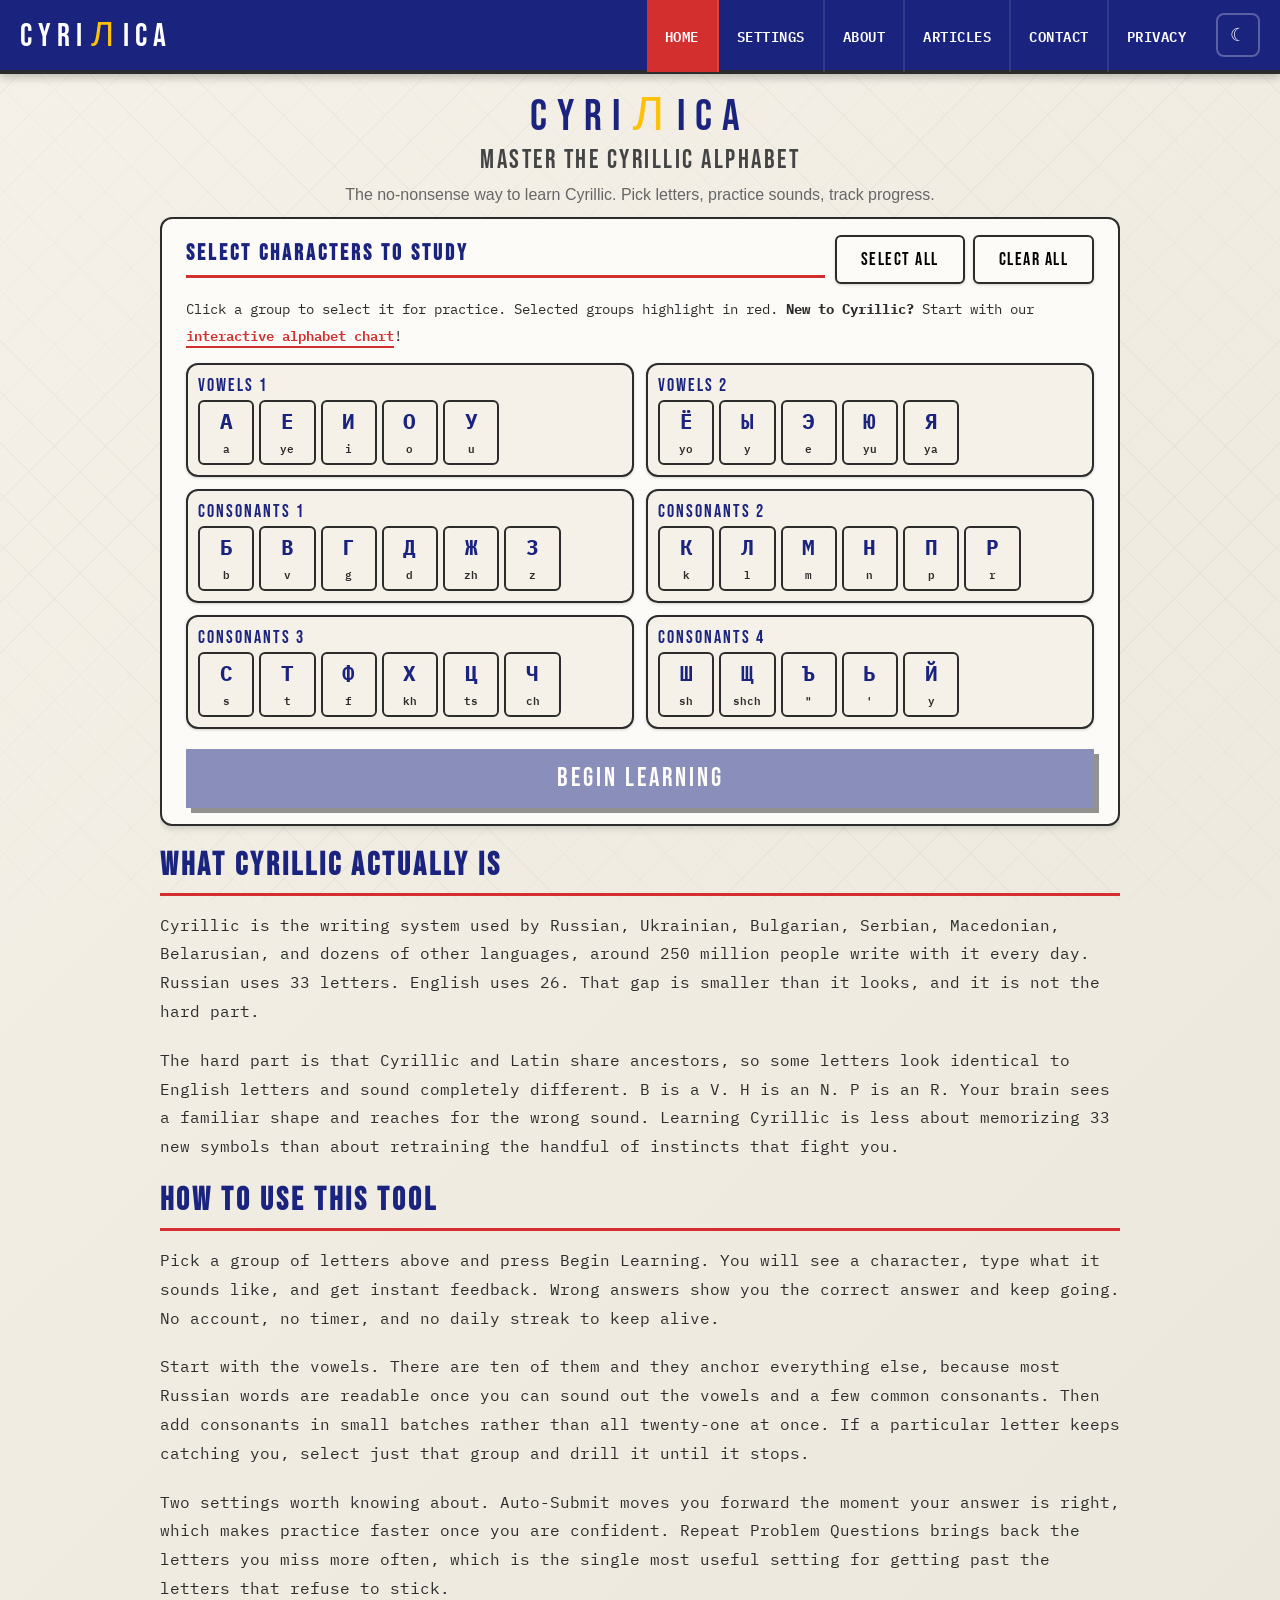
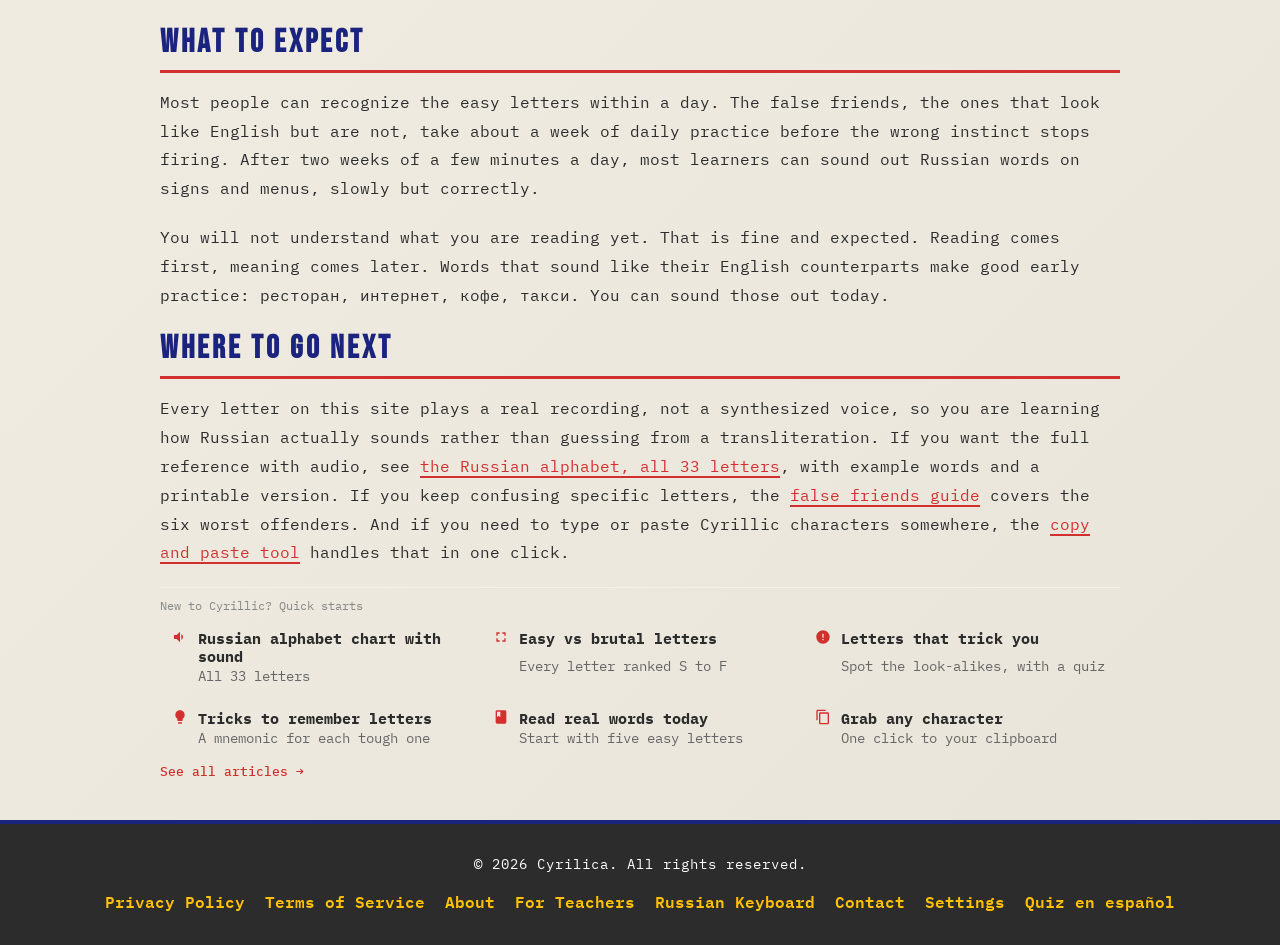
==== commit b5e65b7a: "Add the Russian keyboard page" ====
--- a/index.html
+++ b/index.html
@@ -85,6 +85,9 @@
 
     <!-- Font Awesome for social icons -->
     <link rel="stylesheet" href="https://cdnjs.cloudflare.com/ajax/libs/font-awesome/6.5.1/css/all.min.css" integrity="sha512-DTOQO9RWCH3ppGqcWaEA1BIZOC6xxalwEsw9c2QQeAIftl+Vegovlnee1c9QX4TctnWMn13TZye+giMm8e2LwA==" crossorigin="anonymous" referrerpolicy="no-referrer" media="print" onload="this.media='all'" />
+
+    <!-- Journey by Mediavine: display ads. Keep this the last element in <head>; see CLAUDE.md. -->
+    <script type="text/javascript" async="async" data-noptimize="1" data-cfasync="false" src="//scripts.scriptwrapper.com/tags/0f4d724d-efc6-493d-9d37-0ec09bb2dbc1.js"></script>
 </head>
 <body>
     <script>
@@ -635,7 +638,7 @@
                                 <a class="article-back-btn" href="/articles" onclick="backToArticles(event)" title="Back to Articles">← Back</a>
                             </div>
                             
-                            <div class="article-content content-text" id="article-content">
+                            <div class="article-content content-text journey-content" id="article-content">
                                 <!-- Article content loaded here -->
                             </div>
                             
@@ -723,6 +726,10 @@
 
                         <div class="content-text">
                             <p>If you teach Russian, there is a short guide to <a href="/teachers">using Cyrilica in a classroom</a>.</p>
+                        </div>
+
+                        <div class="content-text">
+                            <p>To type Russian without installing anything, there is an <a href="/russian-keyboard">online Russian keyboard</a>.</p>
                         </div>
 
                         <div class="content-text">
@@ -870,7 +877,7 @@
                         <h2>Privacy Policy</h2>
                         
                         <div class="content-text">
-                            <p><strong>Last updated: June 18, 2026</strong></p>
+                            <p><strong>Last updated: November 8, 2026</strong></p>
                         </div>
 
                         <div class="content-text">
@@ -879,30 +886,35 @@
 
                         <h3>What We Collect</h3>
                         <div class="content-text">
-                            <p>Cyrilica itself doesn't directly collect, store, or process any personal information. However, this site uses third-party services that may collect data:</p>
-                        </div>
-
-                        <div class="content-text">
-                            <p><strong>Google Analytics:</strong> We use Google Analytics to understand how people use the site (like which pages are visited, how long people stay, and general location data). We also track quiz activity to improve the learning experience, such as which characters are studied and how the quiz features are used. This helps us identify which areas are most challenging and which features are most helpful. All tracking is anonymous and aggregated. You can learn more about how Google uses data at <a href="https://policies.google.com/privacy" target="_blank" rel="noopener noreferrer">Google's Privacy Policy</a>.</p>
-                        </div>
-
-                        <div class="content-text">
-                            <p><strong>Google AdSense:</strong> We use Google AdSense to show ads on this site. Google and its partners use cookies to serve ads based on your previous visits to this site or other sites. You can read how Google uses information from sites that use its services at <a href="https://policies.google.com/technologies/partner-sites" target="_blank" rel="noopener noreferrer">Google's partner sites page</a>.</p>
+                            <p>Cyrilica has no accounts and no database, and stores nothing about you on its own servers. The third-party services below may collect data when you use the site:</p>
+                        </div>
+
+                        <div class="content-text">
+                            <p><strong>Google Analytics:</strong> We use Google Analytics to understand how people use the site (like which pages are visited, how long people stay, and general location data). We also track quiz activity to improve the learning experience, such as which characters are studied and how the quiz features are used. This helps us identify which areas are most challenging and which features are most helpful. Google Analytics shows us this information in aggregate reports; it uses its own identifiers to tell visits apart, as its privacy policy explains. You can learn more about how Google uses data at <a href="https://policies.google.com/privacy" target="_blank" rel="noopener noreferrer">Google's Privacy Policy</a>.</p>
+                        </div>
+
+                        <div class="content-text">
+                            <p><strong>Advertising:</strong> Ads on this site are provided by Journey by Mediavine. Mediavine uses cookies and similar technologies to show ads, including ads based on your interests, and shares information with its advertising partners. Mediavine's advertising privacy notice explains what it collects and the choices you have.</p>
                         </div>
 
                         <h3>What We Don't Do</h3>
                         <div class="content-text">
-                            <p>We don't collect your name, email address, or any personal information. We don't track your quiz scores or study progress outside of your own browser session. We don't sell or share data with anyone except the third-party services mentioned above (Google Analytics and Google AdSense), which are industry-standard tools.</p>
+                            <p>You can use Cyrilica's learning tools without providing your name or email address. Your settings are saved in your browser. Your quiz progress is kept only while the page remains open and resets when you reload it. Google Analytics receives usage events, including which letters are answered correctly or incorrectly, to help us understand and improve the site. We use third-party services, including Google Analytics and Journey by Mediavine, as described in this policy. These services may collect, use, and disclose information according to their own privacy practices. Mediavine's advertising privacy notice explains its advertising partners, data practices, and your choices.</p>
+                        </div>
+
+                        <h3>Text You Type</h3>
+                        <div class="content-text">
+                            <p>The Russian keyboard works in your browser. Cyrilica's code does not save, record or send the text you type or paste into it, and does not include it in analytics events, page addresses or page titles. Cyrilica does not copy your text on its own. You can copy it with the Copy button or your browser's normal copy controls. The keyboard page also loads Google Analytics and Journey by Mediavine, which run their own code on the page under their own privacy practices, as described above. Your keyboard layout, Russian input and letter sounds choices are saved in your browser, like your other settings.</p>
                         </div>
 
                         <h3>Cookies</h3>
                         <div class="content-text">
-                            <p>This site uses cookies from Google Analytics and from Google AdSense. Cookies are small files stored on your device that help these services function. Advertising cookies are what let Google and its partners show ads based on your previous visits to this site or other sites. You can disable cookies in your browser settings, but some features of the site may not work properly if you do.</p>
+                            <p>This site uses cookies from Google Analytics and from Mediavine. Cookies are small files stored on your device that help these services function. Advertising cookies are what let Mediavine and its partners show ads based on your interests and your visits to this site or other sites. You can disable cookies in your browser settings, but some features of the site may not work properly if you do.</p>
                         </div>
 
                         <h3>Your Choices</h3>
                         <div class="content-text">
-                            <p>You can turn off personalized advertising in <a href="https://www.google.com/settings/ads" target="_blank" rel="noopener noreferrer">Google's Ads Settings</a>. You can also opt out of third party vendors' cookies at <a href="https://www.aboutads.info" target="_blank" rel="noopener noreferrer">aboutads.info</a>, or use browser extensions or privacy tools to block tracking cookies.</p>
+                            <p>Visitors in some regions, including the EU and UK, are asked for consent before personalized ads are shown and can change that choice later. Mediavine's advertising privacy notice explains how to change that choice and how to opt out of interest-based advertising. You can also opt out of third party vendors' cookies at <a href="https://www.aboutads.info" target="_blank" rel="noopener noreferrer">aboutads.info</a>, or use browser extensions or privacy tools to block tracking cookies.</p>
                         </div>
 
 
@@ -928,7 +940,7 @@
                         <h2>Terms of Service</h2>
 
                         <div class="content-text">
-                            <p><strong>Last updated: July 26, 2026</strong></p>
+                            <p><strong>Last updated: November 1, 2026</strong></p>
                         </div>
 
                         <div class="content-text">
@@ -957,7 +969,7 @@
 
                         <h3>Third-party content and links</h3>
                         <div class="content-text">
-                            <p>The site may link to other websites and, in the future, may display advertising. Cyrilica is not responsible for the content, accuracy, or practices of third-party sites or advertisers.</p>
+                            <p>The site may link to other websites, and advertising on the site is provided by Journey by Mediavine, as described in the <a href="/privacy" onclick="navTo(event, 'privacy', null)">Privacy Policy</a>. Cyrilica is not responsible for the content, accuracy, or practices of third-party sites or advertisers.</p>
                         </div>
 
                         <h3>Limitation of liability</h3>
@@ -989,6 +1001,8 @@
                 <a href="/about" onclick="navTo(event, 'about', null)">About</a>
                 <!-- Plain href, no navTo: /teachers is a standalone document, not an SPA route. -->
                 <a href="/teachers">For Teachers</a>
+                <!-- Plain href, no navTo: /russian-keyboard is a standalone document, not an SPA route. -->
+                <a href="/russian-keyboard">Russian Keyboard</a>
                 <a href="/contact" onclick="navTo(event, 'contact', null)">Contact</a>
                 <a href="/settings" onclick="navTo(event, 'settings', null)">Settings</a>
                 <!-- Plain href, no navTo: /es is a standalone document in Spanish. -->
--- a/css/styles.css
+++ b/css/styles.css
@@ -56,6 +56,9 @@
                their own 8px inset and supply the rest through their padding. */
             --text-gutter-mobile: 20px;
             --border-radius-lg: 16px;
+            /* The fixed nav's full height: the 70px bar (.nav-container) plus its
+               4px bottom border. The one source for that height. */
+            --nav-height: 74px;
             
             --shadow-sm: 0 1px 3px rgba(44, 44, 44, 0.12), 0 1px 2px rgba(44, 44, 44, 0.08);
             --shadow-md: 0 4px 6px rgba(44, 44, 44, 0.1), 0 2px 4px rgba(44, 44, 44, 0.06);
@@ -151,7 +154,15 @@
             display: flex;
             justify-content: space-between;
             align-items: center;
-            height: 70px;
+            height: calc(var(--nav-height) - 4px);
+        }
+
+        /* In-page anchor targets clear the fixed nav with a 12px gap, the same gap
+           as the quiz landing. Every anchor target on the site is listed here: the
+           history-of-cyrillic contents headings and the chart's print row. */
+        #article-content h3[id],
+        #print-controls {
+            scroll-margin-top: calc(var(--nav-height) + 12px);
         }
 
         .nav-logo {
@@ -2870,9 +2881,6 @@
         body.dark-mode .copy-section-label {
             color: var(--dark-text-dim);
         }
-        .copy-section-label:first-of-type {
-            margin-top: 0;
-        }
         #copy-text-builder {
             background: white;
             border: 2px solid var(--dark-blue);
@@ -2995,6 +3003,267 @@
         body.dark-mode .text-builder-toast {
             background: var(--dark-cta-bg);
             color: var(--dark-cta-text);
+        }
+
+        /* ==================== RUSSIAN KEYBOARD (/russian-keyboard) ====================
+           The editor, its switches and the on-screen keys. Sized so the heading, the
+           controls, the text box, the keys and the action row fit a 1280x800 window;
+           the prose sits below. Every key is at least 44px tall, and the text box is
+           at least 16px so a phone does not zoom on focus. */
+        .kb-card h1 {
+            margin-bottom: 6px;
+        }
+        .kb-intro {
+            font-size: 0.85rem;
+            line-height: 1.45;
+            margin: 0 0 10px;
+        }
+        .kb-controls {
+            display: flex;
+            flex-wrap: wrap;
+            align-items: center;
+            gap: 6px 22px;
+            margin-bottom: 8px;
+        }
+        .kb-layouts {
+            border: 0;
+            margin: 0;
+            padding: 0;
+            display: flex;
+            flex-wrap: wrap;
+            align-items: center;
+            gap: 4px 14px;
+            font-size: 0.85rem;
+        }
+        .kb-layouts legend {
+            float: left;
+            margin-right: 4px;
+            padding: 0;
+            font-weight: bold;
+        }
+        .kb-layouts label {
+            cursor: pointer;
+        }
+        .kb-toggle {
+            display: inline-flex;
+            align-items: center;
+            gap: 8px;
+            font-size: 0.85rem;
+        }
+        /* The phone-keyboard switch is for touch screens; a mouse and keyboard never need it. */
+        @media (hover: hover) and (pointer: fine) {
+            .kb-phone-toggle {
+                display: none;
+            }
+        }
+        .kb-text-label {
+            display: block;
+            font-weight: bold;
+            font-size: 0.85rem;
+            margin-bottom: 4px;
+        }
+        .kb-text {
+            display: block;
+            width: 100%;
+            box-sizing: border-box;
+            min-height: 76px;
+            padding: 8px 12px;
+            font-family: inherit;
+            font-size: 1.25rem;
+            line-height: 1.4;
+            border: 2px solid var(--dark-blue);
+            border-radius: 6px;
+            background: white;
+            color: var(--charcoal);
+            resize: vertical;
+        }
+        .kb-text:focus {
+            outline: none;
+            border-color: var(--red);
+            box-shadow: 0 0 0 2px rgba(211, 47, 47, 0.25);
+        }
+        .kb-privacy {
+            font-size: 0.7rem;
+            line-height: 1.4;
+            color: #555;
+            margin: 4px 0 8px;
+        }
+        /* --kb-gap is the space between keys in a row. Every letter key is one
+           thirteenth of the row less the gaps, so the 13-key rows fill it and the
+           shorter rows sit centred with keys of the same width. The controls have
+           rows of their own, in the markup, so focus moves row by row as the keys
+           appear at every width. */
+        .kb-keys {
+            --kb-gap: 4px;
+            display: flex;
+            flex-direction: column;
+            gap: 4px;
+        }
+        .kb-keys[hidden] {
+            display: none;
+        }
+        .kb-row {
+            display: flex;
+            justify-content: center;
+            gap: var(--kb-gap);
+        }
+        .kb-key,
+        .kb-ctl {
+            min-width: 0;
+            min-height: 44px;
+            padding: 2px;
+            position: relative;
+            background: var(--paper);
+            border: 2px solid var(--dark-blue);
+            border-radius: 6px;
+            color: var(--dark-blue);
+            font-family: inherit;
+            cursor: pointer;
+            touch-action: manipulation;
+        }
+        .kb-key {
+            flex: 0 1 calc((100% - 12 * var(--kb-gap)) / 13);
+        }
+        .kb-glyph {
+            font-size: 1.3rem;
+            line-height: 1;
+        }
+        .kb-hint {
+            position: absolute;
+            right: 3px;
+            bottom: 1px;
+            font-size: 0.6rem;
+            line-height: 1;
+            color: #666;
+        }
+        .kb-ctl {
+            flex: 1 1 0;
+            font-size: 0.75rem;
+            font-weight: bold;
+        }
+        .kb-ctl[data-kb="space"] {
+            flex: 0 1 60%;
+            margin: 0 auto;
+        }
+        .kb-key:hover,
+        .kb-ctl:hover,
+        .kb-ctl[aria-pressed="true"] {
+            background: var(--dark-blue);
+            color: white;
+        }
+        .kb-key:hover .kb-hint {
+            color: inherit;
+        }
+        .kb-key.kb-pressed {
+            background: var(--gold);
+            color: var(--charcoal);
+        }
+        .kb-key:focus-visible,
+        .kb-ctl:focus-visible,
+        .kb-action:focus-visible {
+            outline: 3px solid var(--dark-blue);
+            outline-offset: 2px;
+        }
+        .kb-actions {
+            display: flex;
+            flex-wrap: wrap;
+            gap: 6px;
+            margin-top: 8px;
+        }
+        .kb-action {
+            min-height: 44px;
+            padding: 6px 16px;
+            font-family: inherit;
+            font-size: 0.85rem;
+            font-weight: bold;
+            border: 2px solid var(--dark-blue);
+            border-radius: 6px;
+            background: var(--dark-blue);
+            color: white;
+            cursor: pointer;
+        }
+        .kb-action:hover {
+            background: var(--red);
+            border-color: var(--red);
+        }
+        @media (max-width: 600px) {
+            /* A full row is 13 letter keys: the card gives up most of its side
+               padding and the keys sit 1px apart, so each is at least 24px wide on a
+               360px screen. */
+            .kb-card {
+                padding-left: 4px;
+                padding-right: 4px;
+            }
+            .kb-keys {
+                --kb-gap: 1px;
+                gap: 3px;
+            }
+            .kb-key,
+            .kb-ctl {
+                padding: 1px;
+                border-width: 1px;
+                border-radius: 4px;
+            }
+            .kb-glyph {
+                font-size: 1.05rem;
+            }
+            .kb-hint {
+                right: 2px;
+                font-size: 0.5rem;
+            }
+            .kb-ctl {
+                font-size: 0.6rem;
+            }
+            .kb-action {
+                flex: 1 1 auto;
+                padding: 6px 8px;
+            }
+        }
+        body.dark-mode .kb-text {
+            background: var(--dark-raised);
+            border-color: var(--dark-border);
+            color: var(--dark-text);
+        }
+        body.dark-mode .kb-text:focus {
+            border-color: var(--dark-focus);
+            box-shadow: 0 0 0 2px var(--dark-focus);
+        }
+        body.dark-mode .kb-privacy {
+            color: var(--dark-text-dim);
+        }
+        body.dark-mode .kb-key,
+        body.dark-mode .kb-ctl {
+            background: var(--dark-raised);
+            border-color: var(--dark-border);
+            color: var(--dark-text);
+        }
+        body.dark-mode .kb-hint {
+            color: var(--dark-text-muted);
+        }
+        body.dark-mode .kb-key:hover,
+        body.dark-mode .kb-ctl:hover,
+        body.dark-mode .kb-ctl[aria-pressed="true"] {
+            background: var(--dark-cta-bg);
+            border-color: var(--dark-cta-bg);
+            color: var(--dark-cta-text);
+        }
+        body.dark-mode .kb-key.kb-pressed {
+            background: var(--dark-accent-2);
+            color: var(--dark-bg);
+        }
+        body.dark-mode .kb-key:focus-visible,
+        body.dark-mode .kb-ctl:focus-visible,
+        body.dark-mode .kb-action:focus-visible {
+            outline-color: var(--dark-focus);
+        }
+        body.dark-mode .kb-action {
+            background: var(--dark-cta-bg);
+            border-color: var(--dark-cta-bg);
+            color: var(--dark-cta-text);
+        }
+        body.dark-mode .kb-action:hover {
+            background: var(--dark-cta-bg-hover);
+            border-color: var(--dark-cta-bg-hover);
         }
 
 /* Font Awesome icon spacing in share buttons */
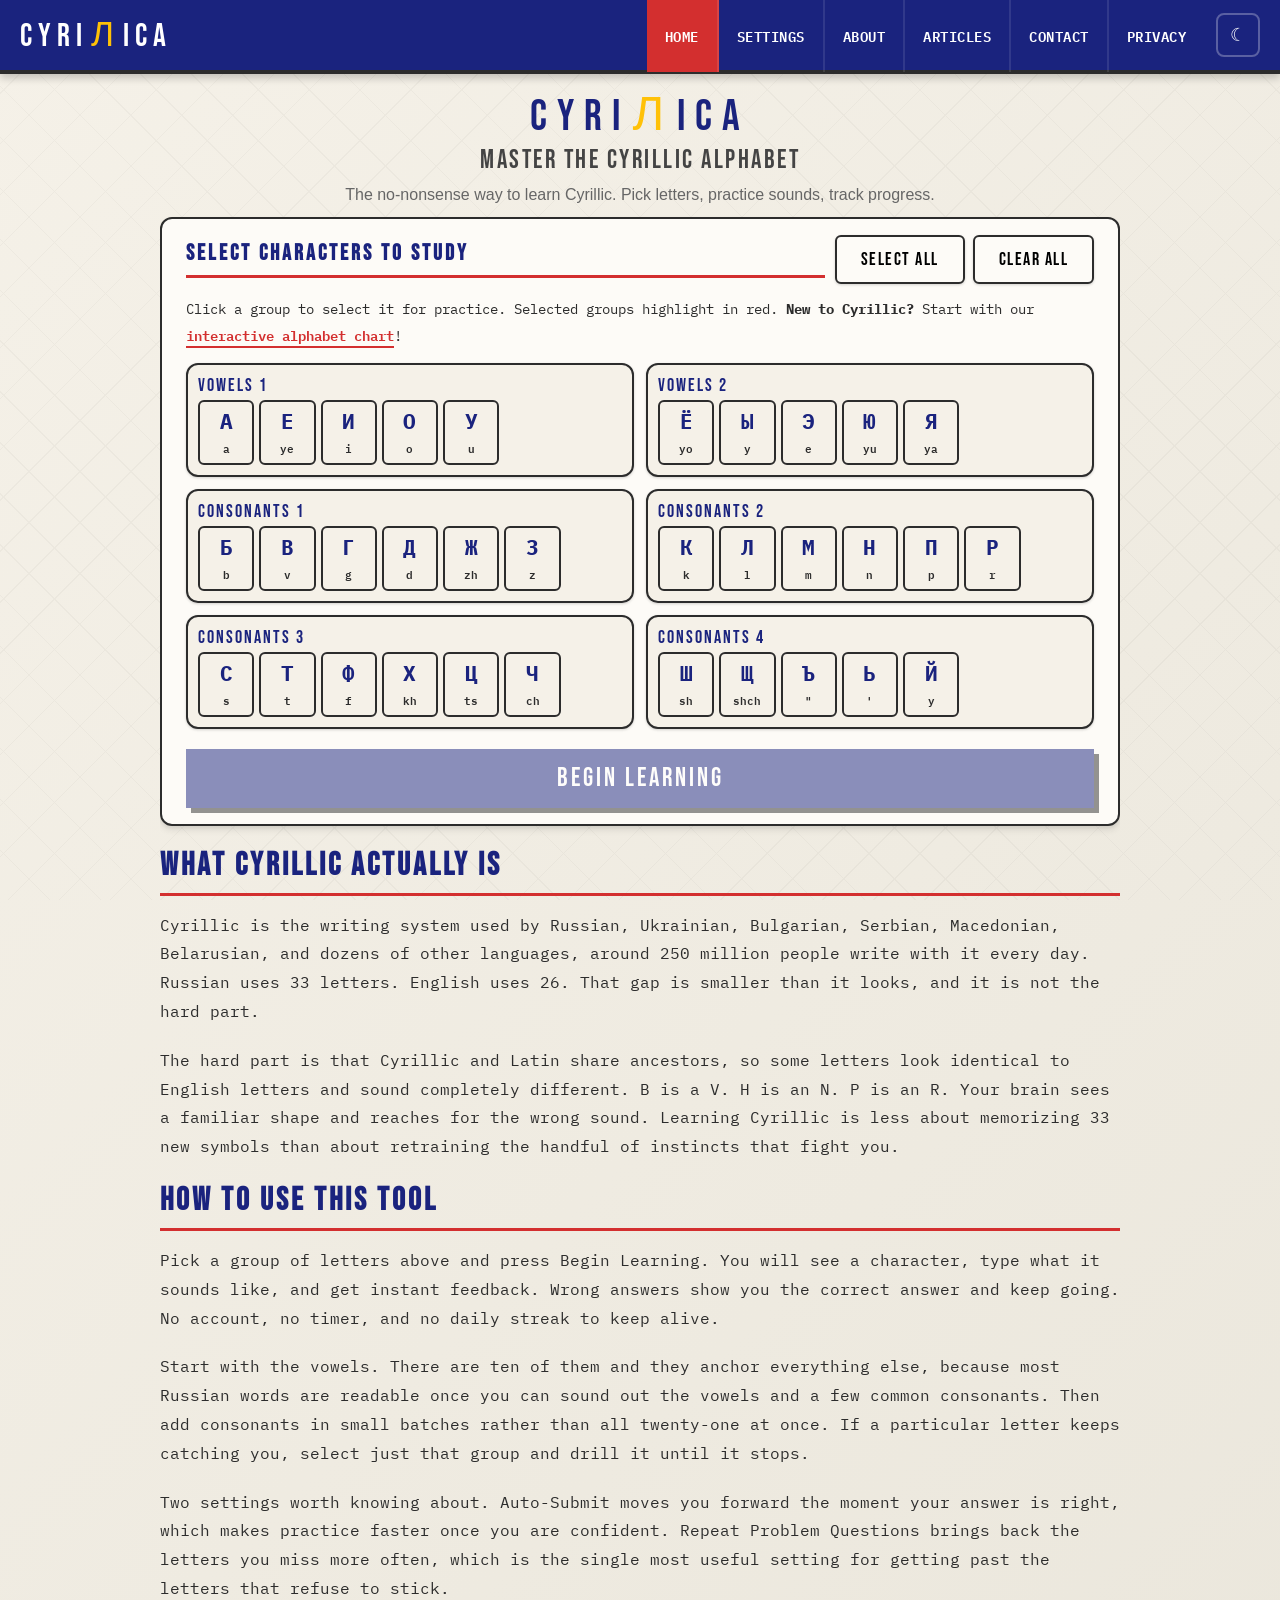
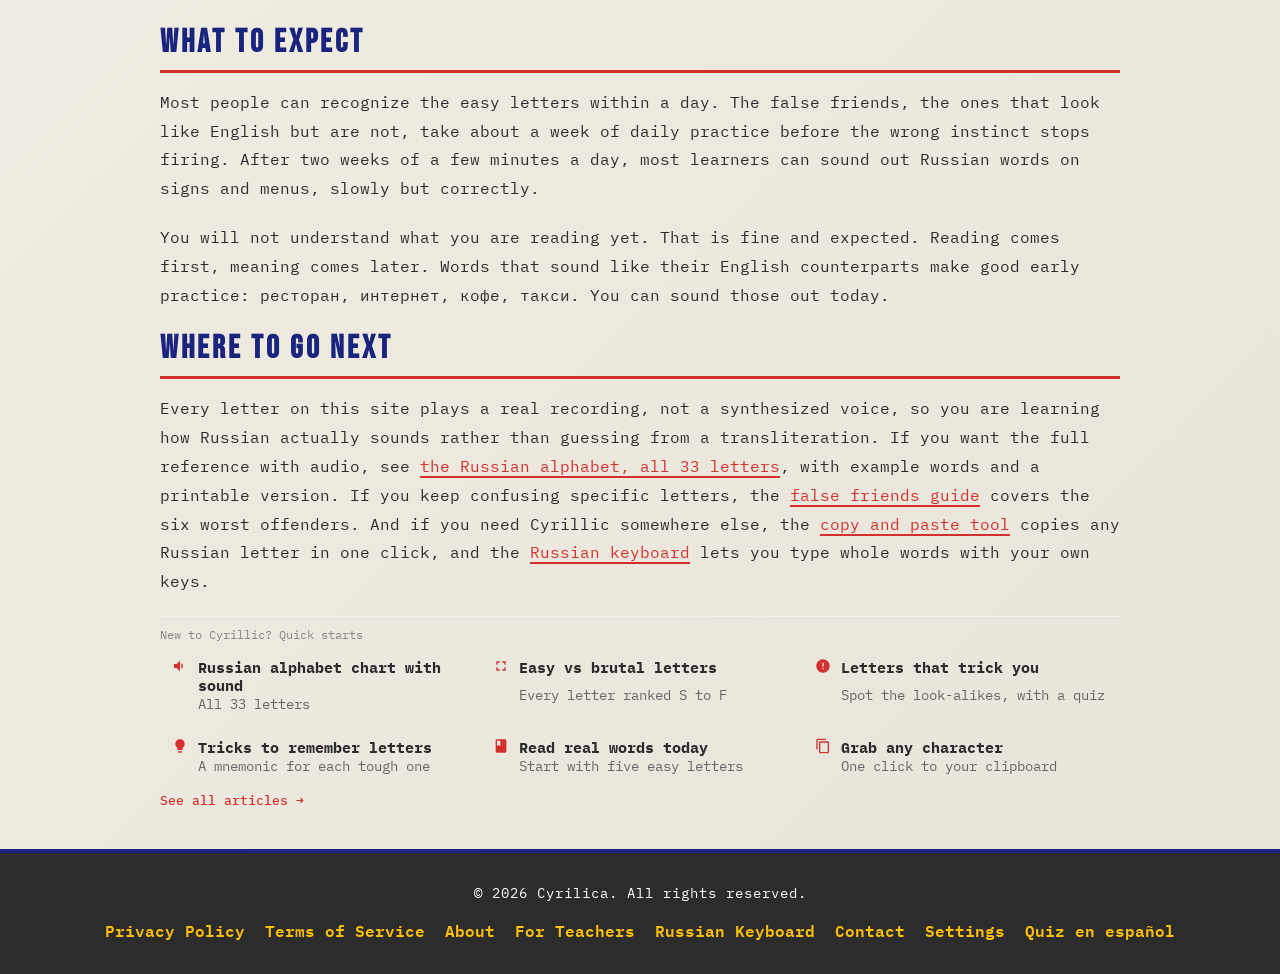
==== commit a3bdab44: "Mention the Russian keyboard in the homepage intro The "Where to go next" paragraph now ends: the co" ====
--- a/index.html
+++ b/index.html
@@ -342,7 +342,7 @@
                     <h2>Where to go next</h2>
 
                     <div class="content-text">
-                        <p>Every letter on this site plays a real recording, not a synthesized voice, so you are learning how Russian actually sounds rather than guessing from a transliteration. If you want the full reference with audio, see <a href="/articles/russian-alphabet-chart" onclick="navToArticle(event, 'russian-alphabet-chart')">the Russian alphabet, all 33 letters</a>, with example words and a printable version. If you keep confusing specific letters, the <a href="/articles/false-friends" onclick="navToArticle(event, 'false-friends')">false friends guide</a> covers the six worst offenders. And if you need to type or paste Cyrillic characters somewhere, the <a href="/articles/cyrillic-copy-paste" onclick="navToArticle(event, 'cyrillic-copy-paste')">copy and paste tool</a> handles that in one click.</p>
+                        <p>Every letter on this site plays a real recording, not a synthesized voice, so you are learning how Russian actually sounds rather than guessing from a transliteration. If you want the full reference with audio, see <a href="/articles/russian-alphabet-chart" onclick="navToArticle(event, 'russian-alphabet-chart')">the Russian alphabet, all 33 letters</a>, with example words and a printable version. If you keep confusing specific letters, the <a href="/articles/false-friends" onclick="navToArticle(event, 'false-friends')">false friends guide</a> covers the six worst offenders. And if you need Cyrillic somewhere else, the <a href="/articles/cyrillic-copy-paste" onclick="navToArticle(event, 'cyrillic-copy-paste')">copy and paste tool</a> copies any Russian letter in one click, and the <a href="/russian-keyboard">Russian keyboard</a> lets you type whole words with your own keys.</p>
                     </div>
 
                     <!-- Quick-start strip -->
--- a/css/styles.css
+++ b/css/styles.css
@@ -3056,6 +3056,11 @@
                 display: none;
             }
         }
+        .kb-phone-hint {
+            margin: 0 0 6px;
+            font-size: 0.85rem;
+            font-weight: bold;
+        }
         .kb-text-label {
             display: block;
             font-weight: bold;
@@ -3145,16 +3150,36 @@
             flex: 0 1 60%;
             margin: 0 auto;
         }
-        .kb-key:hover,
-        .kb-ctl:hover,
+        /* Hover is a light tint, and only where a pointer can hover: a tap on a touch
+           screen leaves :hover stuck on the key, and that must never look like a key
+           that is switched on. A switched-on Shift or Caps Lock is a solid fill with a
+           white label; a press in progress (:active, the touch feedback) is gold. */
+        @media (hover: hover) {
+            .kb-key:hover,
+            .kb-ctl:hover {
+                background: rgba(26, 35, 126, 0.08);
+            }
+            .kb-action:hover {
+                background: var(--red);
+                border-color: var(--red);
+            }
+        }
         .kb-ctl[aria-pressed="true"] {
             background: var(--dark-blue);
+            border-color: var(--dark-blue);
             color: white;
         }
-        .kb-key:hover .kb-hint {
-            color: inherit;
-        }
-        .kb-key.kb-pressed {
+        .kb-key:active,
+        .kb-ctl:active {
+            background: var(--gold);
+            color: var(--charcoal);
+        }
+        .kb-action:active {
+            background: var(--red);
+            border-color: var(--red);
+        }
+        .kb-key.kb-pressed,
+        .kb-ctl.kb-pressed {
             background: var(--gold);
             color: var(--charcoal);
         }
@@ -3182,10 +3207,6 @@
             color: white;
             cursor: pointer;
         }
-        .kb-action:hover {
-            background: var(--red);
-            border-color: var(--red);
-        }
         @media (max-width: 600px) {
             /* A full row is 13 letter keys: the card gives up most of its side
                padding and the keys sit 1px apart, so each is at least 24px wide on a
@@ -3240,14 +3261,28 @@
         body.dark-mode .kb-hint {
             color: var(--dark-text-muted);
         }
-        body.dark-mode .kb-key:hover,
-        body.dark-mode .kb-ctl:hover,
+        @media (hover: hover) {
+            body.dark-mode .kb-key:hover,
+            body.dark-mode .kb-ctl:hover {
+                background: var(--dark-border);
+            }
+            body.dark-mode .kb-action:hover {
+                background: var(--dark-cta-bg-hover);
+                border-color: var(--dark-cta-bg-hover);
+            }
+        }
         body.dark-mode .kb-ctl[aria-pressed="true"] {
             background: var(--dark-cta-bg);
             border-color: var(--dark-cta-bg);
             color: var(--dark-cta-text);
         }
-        body.dark-mode .kb-key.kb-pressed {
+        body.dark-mode .kb-key:active,
+        body.dark-mode .kb-ctl:active {
+            background: var(--dark-accent-2);
+            color: var(--dark-bg);
+        }
+        body.dark-mode .kb-key.kb-pressed,
+        body.dark-mode .kb-ctl.kb-pressed {
             background: var(--dark-accent-2);
             color: var(--dark-bg);
         }
@@ -3261,7 +3296,7 @@
             border-color: var(--dark-cta-bg);
             color: var(--dark-cta-text);
         }
-        body.dark-mode .kb-action:hover {
+        body.dark-mode .kb-action:active {
             background: var(--dark-cta-bg-hover);
             border-color: var(--dark-cta-bg-hover);
         }
